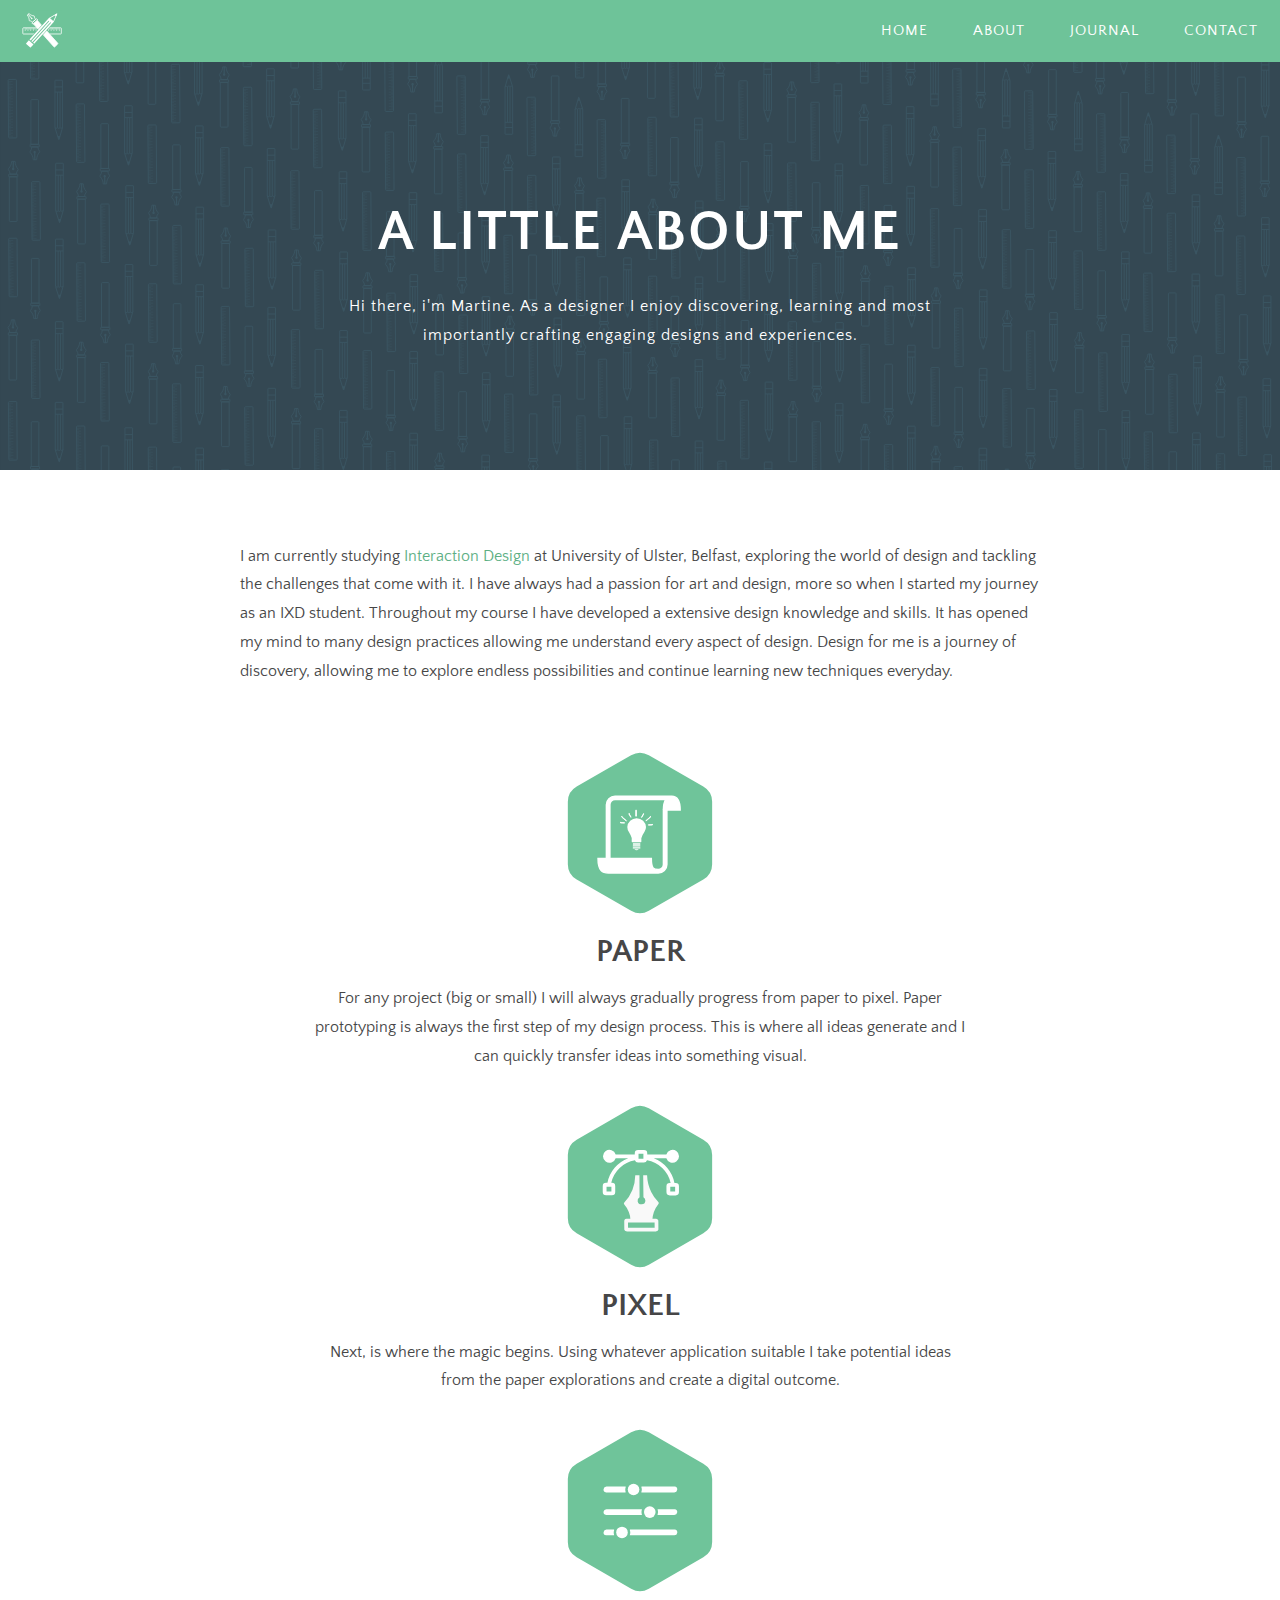
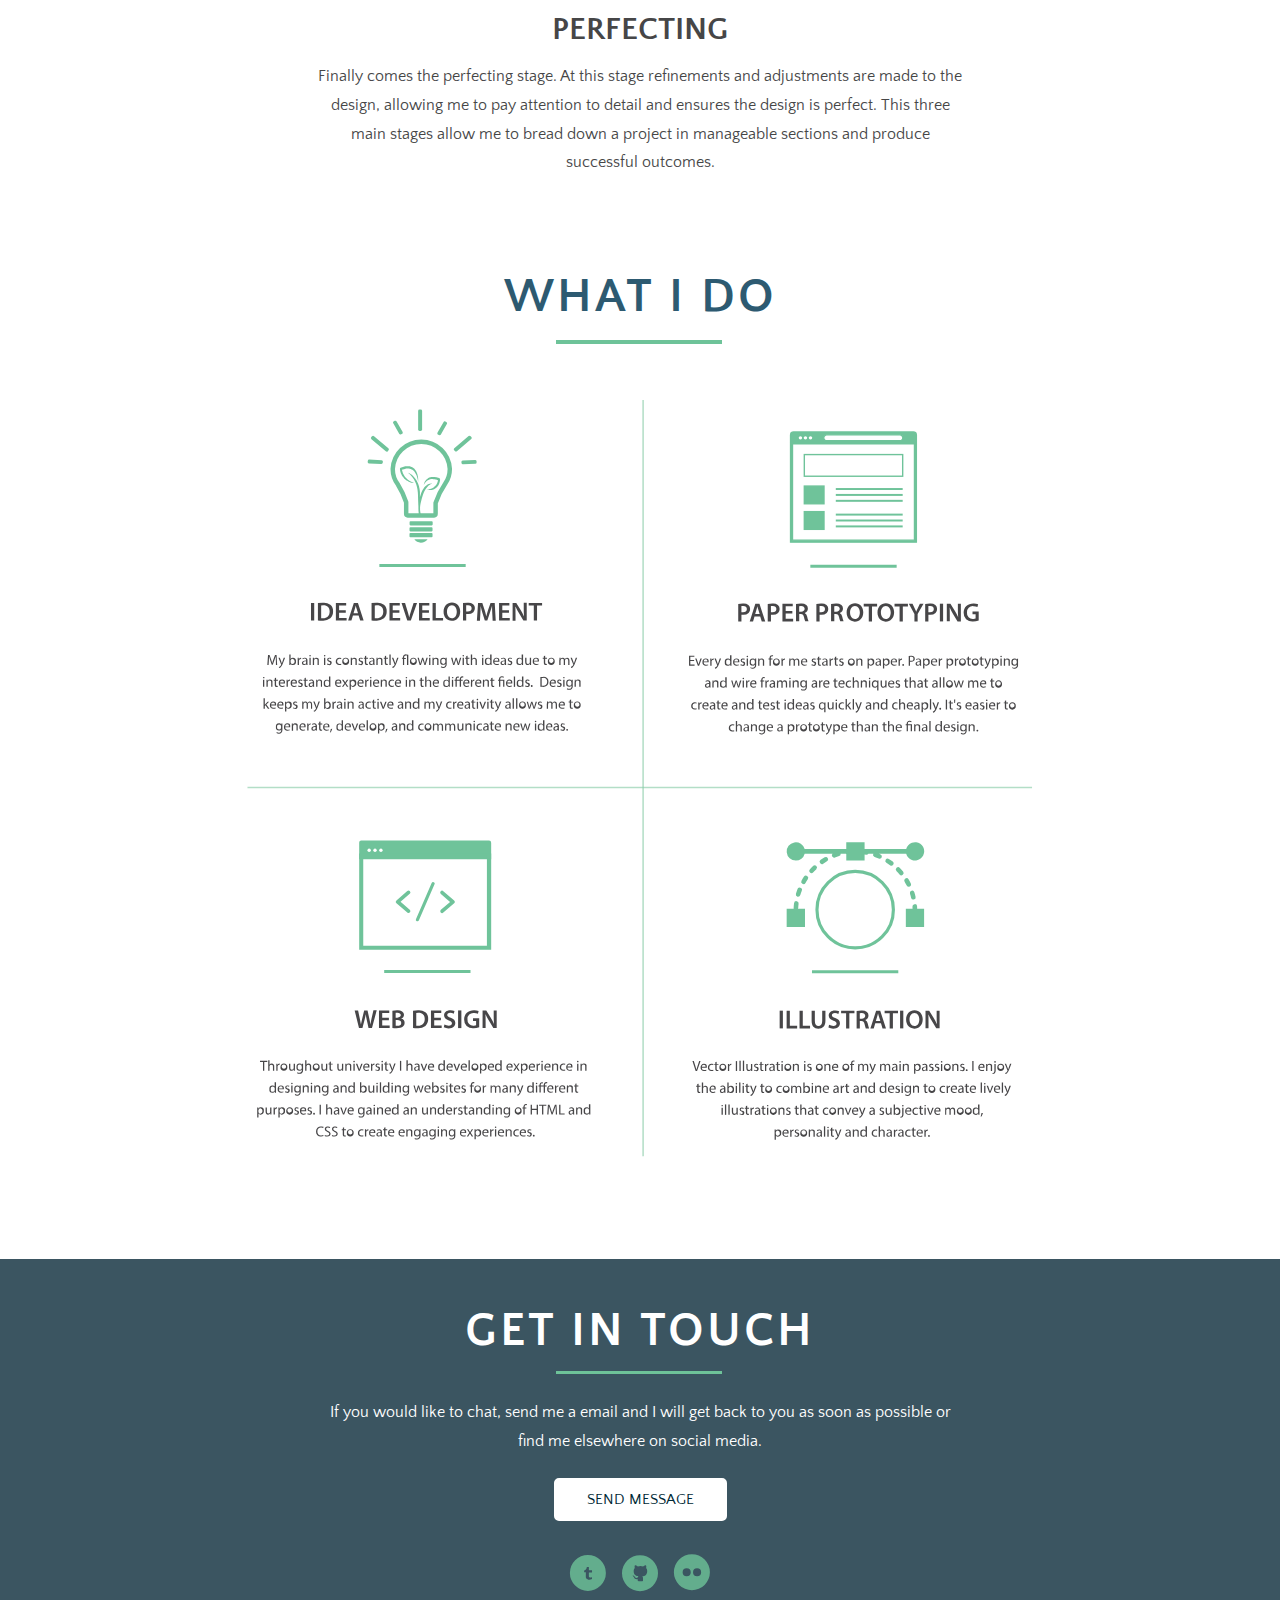
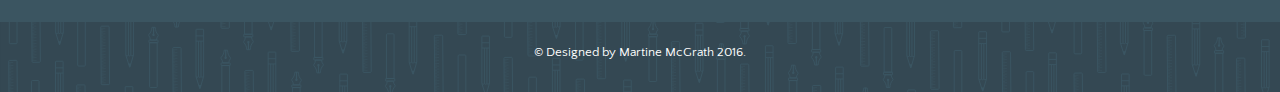
==== about.html @ 08f7a7f0 "update" ====
<!DOCTYPE html>
<html

<head>
    <meta charset="UTF-8">
    <meta http-equiv="X-UA-Compatible" content="IE=edge,chrome=1">
    <meta name="viewport" content="width=device-width, initial-scale=1">
    <title>Martine McGrath - About</title>

    <link rel="shortcut icon" type="image/png" href="images/favicon1.png">
    <link href="css/style.css" type="text/css" rel="stylesheet"/>
    <link href="css/style2.css" type="text/css" rel="stylesheet"/>

<script src="js/smooth-scroll.js"></script>

    <!-- Google Fonts -->

    <link href='https://fonts.googleapis.com/css?family=Quattrocento+Sans:400,400italic,700,700italic' rel='stylesheet' type='text/css'>

</head>

<body>
    
          <div class="nav-menu">
        <nav>
            
             <a href="index.html"><img class="logo" src="images/icon.svg" width="40" height="40" alt="Monogram"/></a>
            
            <ul>
                <li><a href="index.html">HOME</a></li>
                <li><a href="about.html">ABOUT</a></li>
                <li><a href="http://martine-mcgrath.tumblr.com/">JOURNAL</a></li>
                <li><a data-scroll href="#contact">CONTACT</a></li>
               
            </ul>
        </nav>  
            </div>
    
    
    <div class="about-hero">
        </div>

<header> 
    
    <h1 class="title">A LITTLE ABOUT ME</h1>
    <p class="intro">Hi there, i'm Martine. As a designer I enjoy discovering, learning and most importantly crafting engaging designs and experiences.</p>
    
    
    </header>
    
     <section id="about-text">
        
    <p>I am currently studying <a class="ixd" href="http://ixdbelfast.org/">Interaction Design</a> at University of Ulster, Belfast, exploring the world of design and tackling the challenges that come with it. I have always had a passion for art and design, more so when I started my journey as an IXD student. Throughout my course I have developed a extensive design knowledge and skills. It has opened my mind to many design practices allowing me understand every aspect of design. Design for me is a journey of discovery, allowing me to explore endless possibilities and continue learning new techniques everyday.</p>
    
    
</section>
    
    
    
<section class="about">
    
   <img class="stages" src="images/paper.svg"/>
    <h3>PAPER</h3>
    <p>For any project (big or small) I will always gradually progress from paper to pixel. Paper prototyping is always the first step of my design process. This is where all ideas generate and I can quickly transfer ideas into something visual.</p>
    
    <img class="stages" src="images/pixel.svg"/>
    <h3>PIXEL</h3>
    <p>Next, is where the magic begins. Using whatever application suitable I take potential ideas from the paper explorations and create a digital outcome.</p>
    
    <img class="stages" src="images/perfecting.svg"/>
    <h3>PERFECTING</h3>
    <p>Finally comes the perfecting stage. At this stage refinements and adjustments are made to the design, allowing me to pay attention to detail and ensures the design is perfect. This three main stages allow me to bread down a project in manageable sections and produce successful outcomes.</p>
    
    
<section class="what-i-do">
 
    <h2>WHAT I DO</h2>
    <hr>
    
<img src="images/what-i-do-01.svg"/>

    </section>
    
    <!---<div class="colmask">

    <div class="colmid">
    <div class="colleft">
        <div class="col1">
		<img src="images/pixel.svg">
         <h3>PIXEL</h3>
		<p>Next, is where the magic begins. Using whatever application suitable I take potential ideas from the paper explorations and create a digital outcome.</p>
        </div>
        <div class="col2">
		<img src="images/paper.svg">
            <h3>PAPER</h3>
			<p>Paper prototyping is always the first step of my design process. This is where all ideas generate and I can quickly transfer ideas into something visual.</p>
        </div> 
        <div class="col3">
		<img src="images/perfecting.svg">
            <h3>PERFECTING</h3>
			<p>Finally comes the perfecting stage. Refinements and adjustments are made to the design, allowing me to pay attention to detail and ensures the design is perfect.</p>
        </div> 
    </div> 
    </div>
 
</div>--->
     

		
	</section>
    


    

    
    	<section id="contact">

        <h2 class=contact-title>GET IN TOUCH</h2>
        
        <hr>
        
        
        <p>If you would like to chat, send me a email and I will get back to you as soon as possible or find me elsewhere on social media.</p>
        
        <div class="email-button">
    <a class="button" href="mailto:martinemcgrath@hotmail.com">SEND MESSAGE</a>
        </div>
        
             <div class="social">
		<ul> 
<li><a href="http://martine-mcgrath.tumblr.com/"><img src="images/social/tumblr.svg" alt="Follow me on Tumblr" /></a></li>
<li><a href="https://github.com/martinemcgrath"><img src="images/social/github.svg" alt="Follow me on GitHub" /></a></li>
<li><a href="https://www.flickr.com/photos/martinemcgrath/"><img src="images/social/flickr.svg" alt="Follow me on Flickr" /></a></li>

            
            </ul>
	</div>
        
	</section>
        
          
    <footer>  
    
        <p class="small">&copy; Designed by Martine McGrath 2016.</p>
    
        </footer>
    
    

<script>
    smoothScroll.init();
</script>
    
    </body>
</html>
---- css/style.css ----
* { 
    padding: 0;
    margin: 0;
    font-size: 100%;
    
  

}

p, h1, h2, h3, h4, blockquote, li
{
        max-width: 800px;
        min-width: 320px;
        font-family:'Quattrocento Sans', Arial, sans-serif;
        margin: auto;   
        background-colour: #fff;
        color: #464647;
        line-height: 2em;
    }


/*--------------- LINKS --------------*/


nav a:hover { color: #4AA1BC;
        transition: all 0.4s ease-in-out; }
    

   nav a {
        color: #fff;
        text-decoration: none;
       padding: 26px 20px;
        font-size: 0.95em;}



/*--------------- NAV ---------------*/

 
    nav { padding: 0em 0;
        margin-top: 1em;
        margin-bottom: 1em;
        position: fixed;
        z-index: 2;
        top: 0;
        left: 0;
        margin: 0 auto;
        padding: 0.9em;
        width: 100%;
        background-color: rgba(110, 195, 153, 1);
        
        }
     
        
    nav ul {
      float: right;
        margin-right: 1em;
        letter-spacing: 1px;

}
    
    nav li {display: inline;}


nav li a:hover {
    color: #2D5A71;
    transition: all 0.5s ease-in-out; 
    }


.logo {
    margin-top: -0.3em;
    margin-bottom: -0.5em;
    margin-left: 0.5em;
    float: left;}

/*--------------- HEADER ---------------*/

.hero {
    background-image: url(../images/bg-01.svg);
    background-size: cover;
    background-position: center center;
    height: 726px;
}

header { margin-top: -570px;}



.animatedimage {
    max-width: 130px;
    animation: fadeAndScale 1s ease-in;
    transform-origin: center bottom;
}

@keyframes fadeAndScale {
    from {
       opacity: 0;
        transform: scale(.75, .75, 1);
    }
    
    to{
     opacity: 1; 
        transform: scale3d(1, 1, 1);
    }
}


.title { 
    margin-top: 0.3em;
    color: #fff;
    letter-spacing: 2px;
    font-size: 3.5em;
    font-weight: 800;
    animation: fadeAndScale 1.5s ease-in;
    transform-origin: center bottom;
    }

.intro { 
    margin-top: 0.2em;
    margin-bottom: 0.5em;
    font-size: 1em;
    color: #fff;
    letter-spacing: 1px;
    max-width: 650px;
    font-weight: 100;
    animation: fadeAndScale 1.5s ease-in;
    transform-origin: center bottom;
    }

.button {  
    margin-top: 2em;
    background-color: #fff;
    border: 3px solid #fff;
    padding: 10px 30px;
    text-align: center;
    text-decoration: none;
    display: inline-block;
    font-size: 15px;
    border-radius: 5px;
    animation: fadeAndScale 2s ease-in;
    transform-origin: center bottom;
    }

.button:hover {
    background-color: rgba(240, 227, 188, 0.0);
    color: #fff;
    border: 3px solid #fff;
    transition: 0.4s;}
        
a{ color: #002935;
    font-family: 'Quattrocento Sans', sans-serif;}

.arrow img { 
    margin-top: 3em;
    width: 55px;
    opacity: 0.8;
    animation: fadeAndScale 2s ease-in;
    transform-origin: center bottom;
}

.arrow a:hover img{
    opacity: 1;
    transition: all 0.3s ease-in-out;
    transform:scale(1.2);
    }

/*--------------- TYPOGRAPHY---------------*/

header {
  text-align: center;
}


h2 {
    color: #2D5A71;
    text-align: center;
    font-size: 3em;
    font-weight: bold;
    letter-spacing: 3px;
    margin-top: 1.5em;
    margin-bottom: 0.5em;}

h3 {
    color: #464647;
    font-size: 2em;
    font-weight: 700;}


p {
    line-height: 1.8em;
    margin-bottom: 2em;
    font-size: 1em;
}



/*---------PORTFOLIO-----*/


.portfolio-intro { margin-top: 5.5em;}

.work-intro { 
    margin-top: 2em;
    text-align: center;
    width: 660px;
    margin-bottom: 3em;}


hr {
    margin-left: 43.4%;
    width: 13%;
    border: 0;
    background-color: #6EC399;
    height: 3.5px;
    margin-top: -1.8em;
}

	.caption-style-4{
		list-style-type: none;
		margin: 0px;
		padding: 0px;


	}

/*---------Portfilio grid-----*/


	.caption-style-4 li{
		float: left;
		padding: 0px;
		position: relative;
		overflow: hidden;
	}
	.caption-style-4 li:hover .caption{
		opacity: 1;
	}
	.caption-style-4 li:hover img{
		opacity: 1;
		transform: scale(1.10,1.10);
		-webkit-transform:scale(1.15,1.15);
		-moz-transform:scale(1.15,1.15);
		-ms-transform:scale(1.15,1.15);
		-o-transform:scale(1.15,1.15);
	}
	.caption-style-4 img{
        z-index: 2;
        width: 640px;
		margin: 0px;
		padding: 0px;
		float: left;
	
	}
	.caption-style-4 .caption{
		cursor: pointer;
		position: absolute;
		opacity: 0;
		-webkit-transition:all 0.45s ease-in-out;
		-moz-transition:all 0.45s ease-in-out;
		-o-transition:all 0.45s ease-in-out;
		-ms-transition:all 0.45s ease-in-out;
		transition:all 0.45s ease-in-out;
	}

	.caption-style-4 img{
		-webkit-transition:all 0.25s ease-in-out;
		-moz-transition:all 0.25s ease-in-out;
		-o-transition:all 0.25s ease-in-out;
		-ms-transition:all 0.25s ease-in-out;
		transition:all 0.25s ease-in-out;
	}
	.caption-style-4 .blur{
		background-color: rgba(50,70,80,0.85);
		height: 640px;
		width: 650px;
		z-index: 5;
		position: absolute;
	}
	.caption-style-4 .caption-text h1{
		text-transform: uppercase;
		font-size: 3em;;
        text-align: center;

	}
	.caption-style-4 .caption-text{
		z-index: 6;
		color: #fff;
		position: absolute;
		width: 540px;
		height: 200px;
		top:110px;
        margin-left: 50px;
	}


.white {
    color: white; 
    text-align: center;
}

.clear {clear: both;}


/*---------CONTACT-----*/

#contact-home {
    text-align: center;
    background: #fff;
    padding-bottom: 50px;
}

#contact-home hr { margin-top: -2em;}

#contact-home p { 
            max-width: 650px;
            text-align: center;
            margin-top: 1.5em;
            margin-bottom: -0.5em;}

.contact-home-title { margin-top: 17.8em;}

.home-contact-button {  
    margin-top: 2em;
    background-color: #6EC399;
    border: 3px solid #6EC399;
    color: #fff;
    padding: 10px 30px;
    text-align: center;
    text-decoration: none;
    display: inline-block;
    font-size: 15px;
    border-radius: 5px;
    animation: fadeAndScale 2s ease-in;
    transform-origin: center bottom;
    }

.home-contact-button:hover {
    background-color: rgba(240, 227, 188, 0.0);
    color: #6EC399;
    border: 3px solid #6EC399;
    transition: 0.4s;}


#contact {
    text-align: center;
    background: #3B5561;
    /* padding-top: 760px; */
    padding-bottom: 50px;
}

#contact hr { margin-top: -3.5em;}


.contact-title { 
    padding: 0.5em;
    color: #fff;}


#contact p {
            max-width: 650px;
            text-align: center;
            color: #fff;
            margin-top: 1.5em;
            margin-bottom: -0.5em;}


.email-button { margin-top: 0em;}


.social  {
    text-align: center;
    margin: auto 0;
    }

.social ul {
    display: block;
    }

.social li {
    margin: 0 4px;
    list-style: none;
    display: inline;
    }


.social img {
    margin-top: 2em;
    margin-bottom: -2em;
    width: 40px;
    border: none;
    opacity: 0.8;
    }

.social a:hover img{
    opacity: 1;
    transition: all 0.3s ease-in-out;
    transform:scale(1.2);
    }



/*-----FOOTER-----*/

footer { background-image: url(../images/bg-01.svg);
background-size: cover;
    background-position: center center;
    width: 100%;
    height:70px;
}

footer p {
  margin-top: 0em;
    margin-bottom: 0em;
    padding: 1.5em;
  text-align: center;
  font-size: 0.8em;
    color: #fff;
}



/*--------------------------------------- CASE STUDIES! -----------------------------------*/

/*-----CASESTUDY1 - STUDYCUBE-----*/

.bg-studycube{ background-image: url(../images/case1.png);
    background-size: cover;
    background-position: center center;
    height: 470px;
}

.case-intro { margin-top: 16em;}

.brief { margin-top: 10em;}

.brief p{ margin-top: 2em;}

.approach p{ margin-top: 2em;}

.cube-icons { text-align: center;}

.cube-icons img {width: 150px;
                    margin-bottom: -3em;}

.cube-icons p { width: 550px;
                margin-top: 3.5em;}

.sketches {
    width: 100%;
    margin-top: 3.5em;
    }

.sketches ul {
    text-align: center;
    display: block;
    }

.sketches li {
    list-style: none;
    display: inline;
    }


.sketches img {
    margin-top: -0.4em;
    width: 424px;
    border: none;
    }

.approach { margin-top: -2em;}


.green { 
    margin-top: 4em;
    background: #84D1A9;
    text-align: center;
}

.outcome{ text-align: center;}

.outcome p { margin-top: 2em;
            text-align: left;}

.iphone-app{ width: 800px;
            margin-top: 2em;
            margin-bottom: 2em;}

.outcome h2{ margin-top: 1em;}

.finished-app { 
    width: 800px;
    margin-top: -1em;
    margin-bottom: -2em;}




/*-----CASESTUDY2 - BRAND-----*/

.bg-brand{ background-image: url(../images/brand1.png);
    background-size: cover;
    background-position: center center;
    height: 470px;
}

.guidelines { color: #5DAF84;
        text-decoration: none;}



/*-----CASESTUDY3 - NARRATIVE WEBSITE-----*/


/*-----CASESTUDY4 - MASTER & APPRENTICE-----*/

.bg-case4 {
    background-image: url(../images/case-four-bg.png);
    background-size: cover;
    background-position: center center;
    height: 470px;
    
    
}



/*--------------- MEDIA QUERIES ---------------*/
---- css/style2.css ----
/*--------------- HEADER --------------*/

header { margin-top: -310px;}

.about-hero {
    background-image: url(../images/bg-01.svg);
    background-size: cover;
    background-position: center center;
    height: 470px;
}


/*--------------- LINKS --------------*/

.ixd { color: #5DAF84;
        text-decoration: none;}


/*--------------- PROCESS SECTION --------------*/

#about-text { margin-top: 12em;}

.about{
    text-align: center;
    margin-top: 4em;}

.stages { max-width: 150px;}

.about p { max-width: 650px;}


.what-i-do img { max-width: 850px; 
                    margin-top: 2em;}





/*.float-left {
             float: left;
             margin-left: 15em;
             padding: 1em;}

.float-right {
             float: right;
             margin-right: 1em;
             margin-top: 1em;}*/



.colmask{
   position: relative;
   overflow: hidden;
   margin: 0px auto;
   width: 90%;
}
.colmid{
    text-align: center;
   position: relative;
   width: 100%;
   right: 35%;
}
.colleft{
   position: relative;
   width: 100%;
   right: 31%;
}
.col1{
   position: relative;
   overflow: hidden;
   float: left;
   width: 28%;
   left: 103%;
}
.col2{
   position: relative;
   overflow: hidden;
   float: left;
   width: 28%;
   left: 41%;
}
.col3{
   position: relative;
   overflow: hidden;
   float: left;
   width: 28%;
   left: 80%;
}
	
.colmask img {
        width: 140px;
        margin-left: 25%;
		margin-right: 25%;
	}

.colmask h3 { text-align: center;}
	



/* PROCESS THREE COLUMN */

/*#pagewrap {
	padding: 5px;
	width: 1000px;
	margin: 0px auto;
    text-align: center;
}


#pagewrap img {
    width: 140px;
    padding-left: 70px;

}

#content {
	width: 80px;
	float: left;
	padding: 40px 0px;  
}


#middle {
	width: 80px;
	float: left;
	padding: 40px 60px;
	margin: 0px 200px 0px 200px;
}


#content p {text-align: justify;}
#middle p {text-align: justify;}
#sidebar p {text-align: justify;}*/
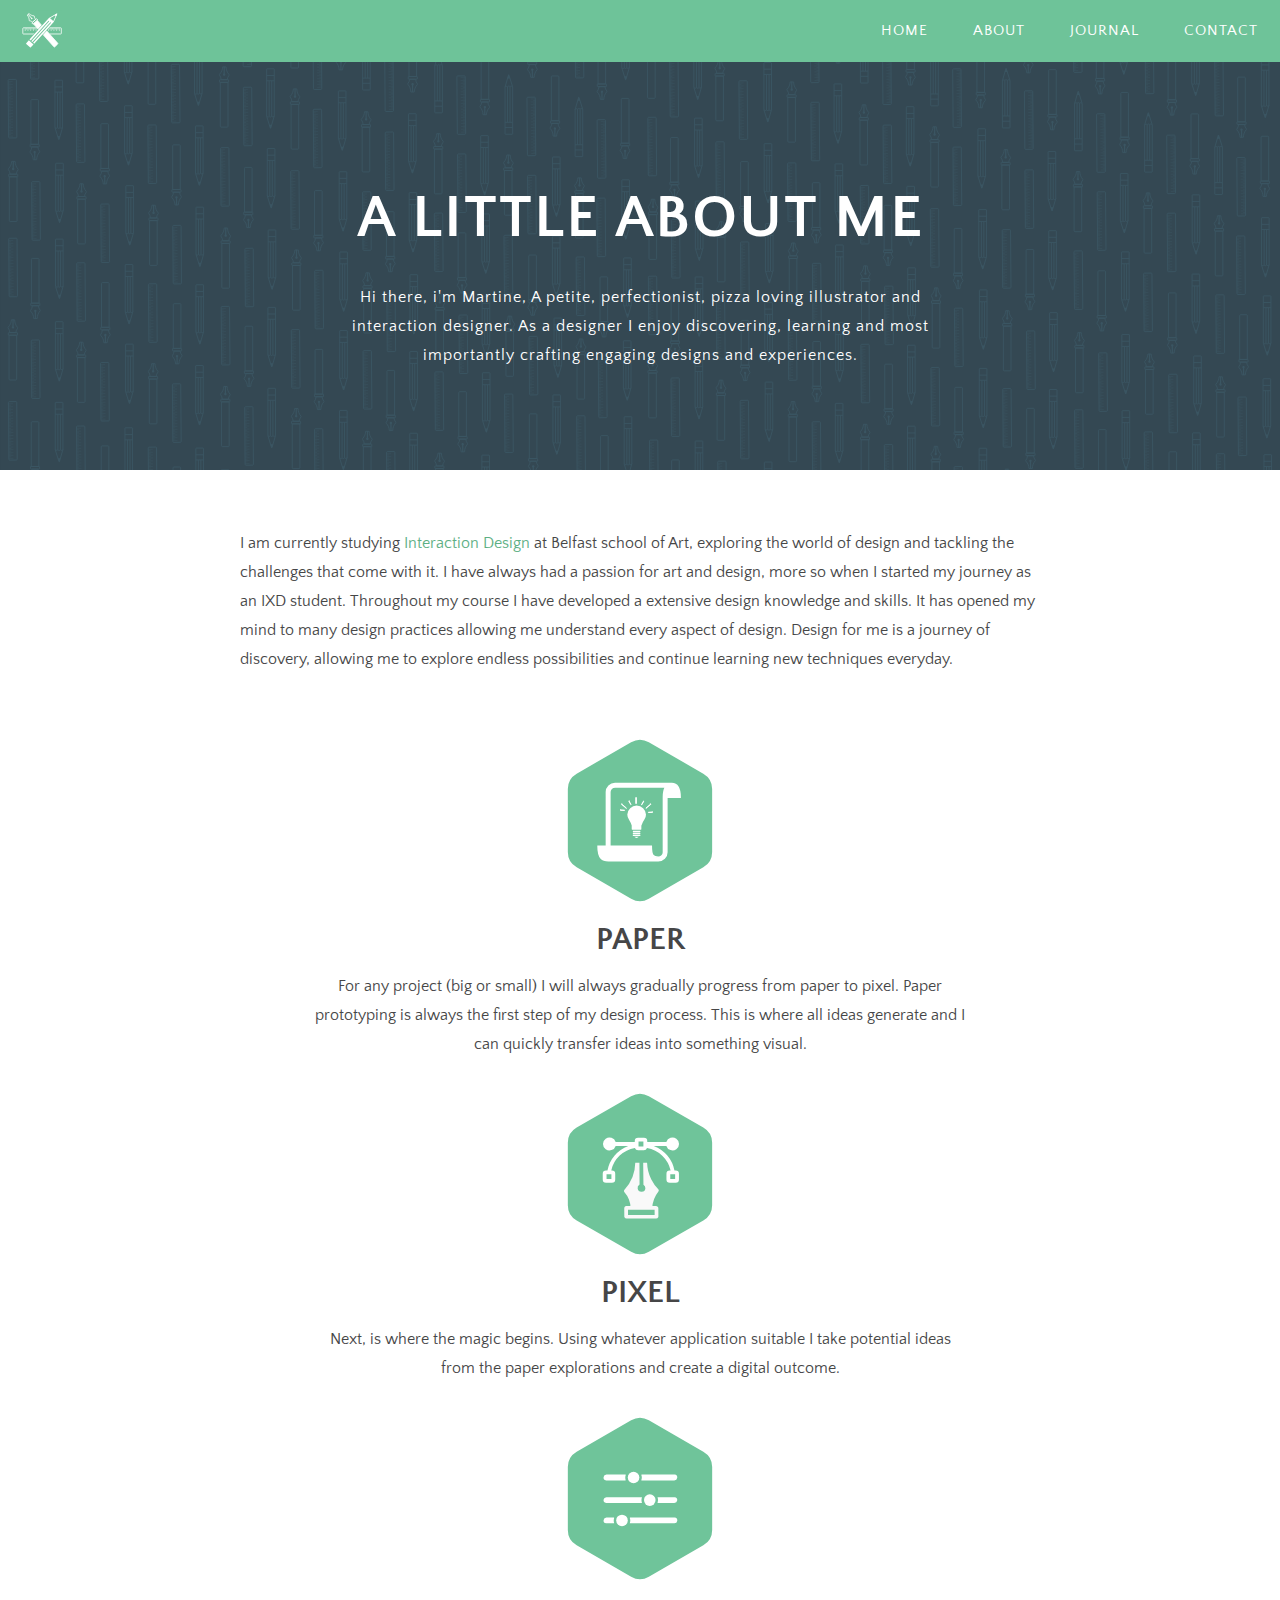
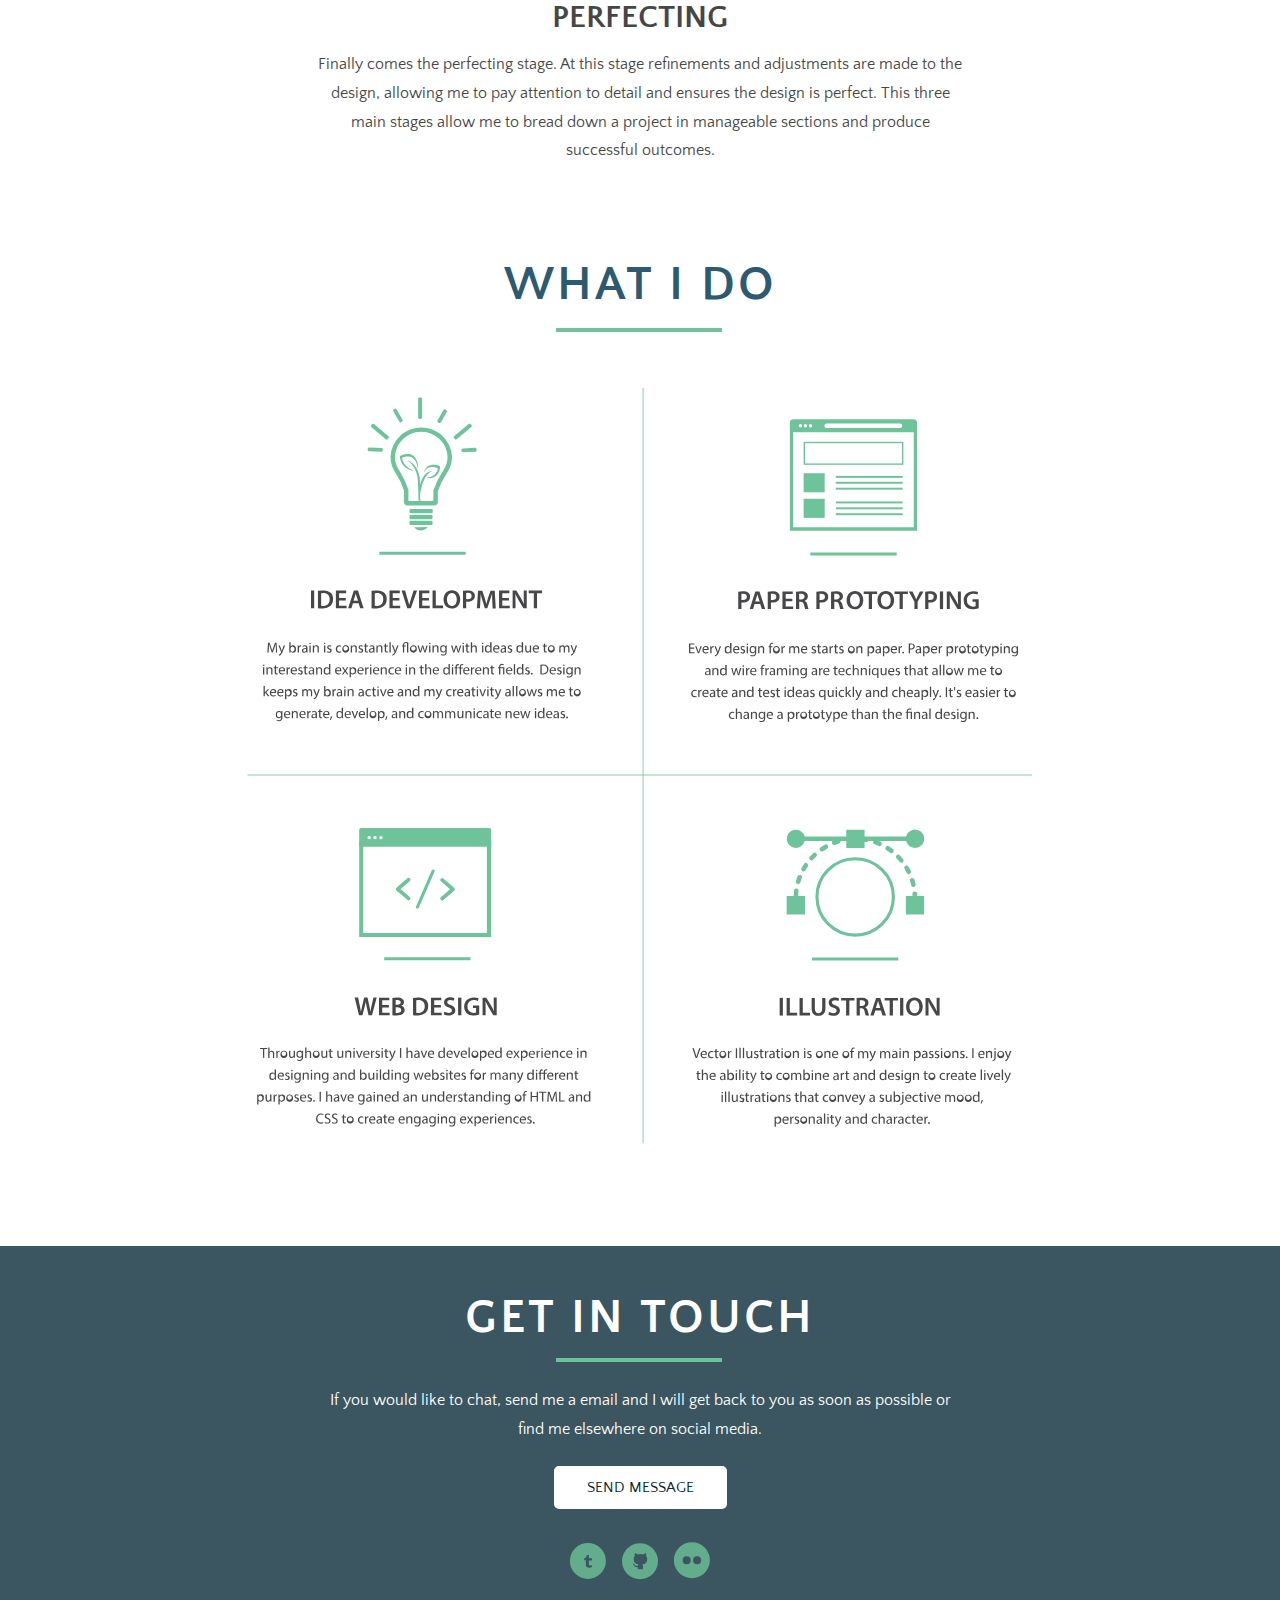
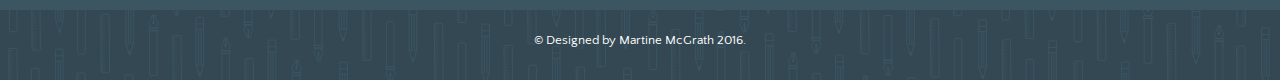
==== commit 2cc04bd7: "update" ====
--- a/about.html
+++ b/about.html
@@ -43,14 +43,13 @@
 <header> 
     
     <h1 class="title">A LITTLE ABOUT ME</h1>
-    <p class="intro">Hi there, i'm Martine. As a designer I enjoy discovering, learning and most importantly crafting engaging designs and experiences.</p>
-    
+    <p class="intro">Hi there, i'm Martine, A petite, perfectionist, pizza loving illustrator and interaction designer. As a designer I enjoy discovering, learning and most importantly crafting engaging designs and experiences.</p>
     
     </header>
     
      <section id="about-text">
         
-    <p>I am currently studying <a class="ixd" href="http://ixdbelfast.org/">Interaction Design</a> at University of Ulster, Belfast, exploring the world of design and tackling the challenges that come with it. I have always had a passion for art and design, more so when I started my journey as an IXD student. Throughout my course I have developed a extensive design knowledge and skills. It has opened my mind to many design practices allowing me understand every aspect of design. Design for me is a journey of discovery, allowing me to explore endless possibilities and continue learning new techniques everyday.</p>
+    <p>I am currently studying <a class="ixd" href="http://ixdbelfast.org/">Interaction Design</a> at Belfast school of Art, exploring the world of design and tackling the challenges that come with it. I have always had a passion for art and design, more so when I started my journey as an IXD student. Throughout my course I have developed a extensive design knowledge and skills. It has opened my mind to many design practices allowing me understand every aspect of design. Design for me is a journey of discovery, allowing me to explore endless possibilities and continue learning new techniques everyday.</p>
     
     
 </section>
--- a/css/style.css
+++ b/css/style.css
@@ -110,7 +110,7 @@
     margin-top: 0.3em;
     color: #fff;
     letter-spacing: 2px;
-    font-size: 3.5em;
+    font-size: 3.8em;
     font-weight: 800;
     animation: fadeAndScale 1.5s ease-in;
     transform-origin: center bottom;
@@ -507,6 +507,8 @@
 .guidelines { color: #5DAF84;
         text-decoration: none;}
 
+.element { color: #5DAF84;
+        text-decoration: none;}
 
 
 /*-----CASESTUDY3 - NARRATIVE WEBSITE-----*/
--- a/css/style2.css
+++ b/css/style2.css
@@ -2,7 +2,7 @@
 
 /*--------------- HEADER --------------*/
 
-header { margin-top: -310px;}
+header { margin-top: -330px;}
 
 .about-hero {
     background-image: url(../images/bg-01.svg);
@@ -20,7 +20,9 @@
 
 /*--------------- PROCESS SECTION --------------*/
 
-#about-text { margin-top: 12em;}
+#about-text { margin-top: 10em;}
+
+.about-me { font-size: 1.3em;}
 
 .about{
     text-align: center;
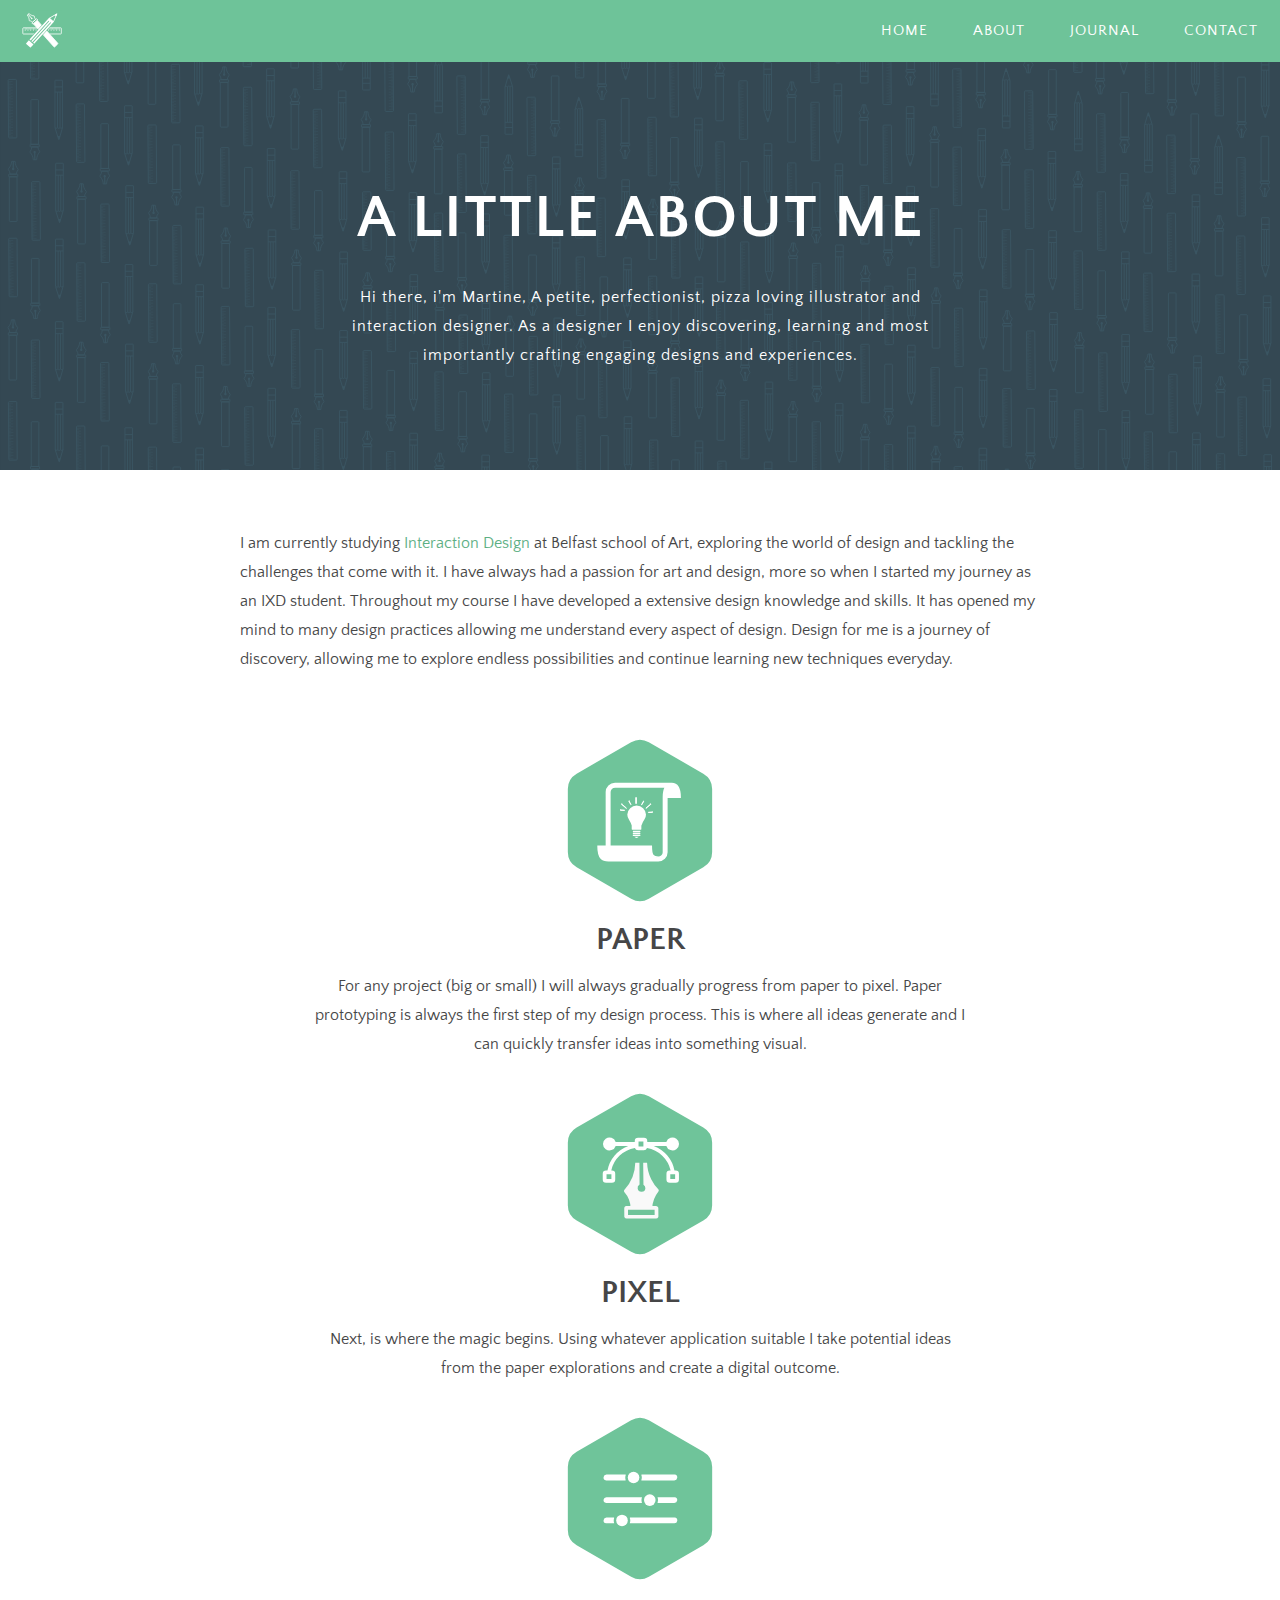
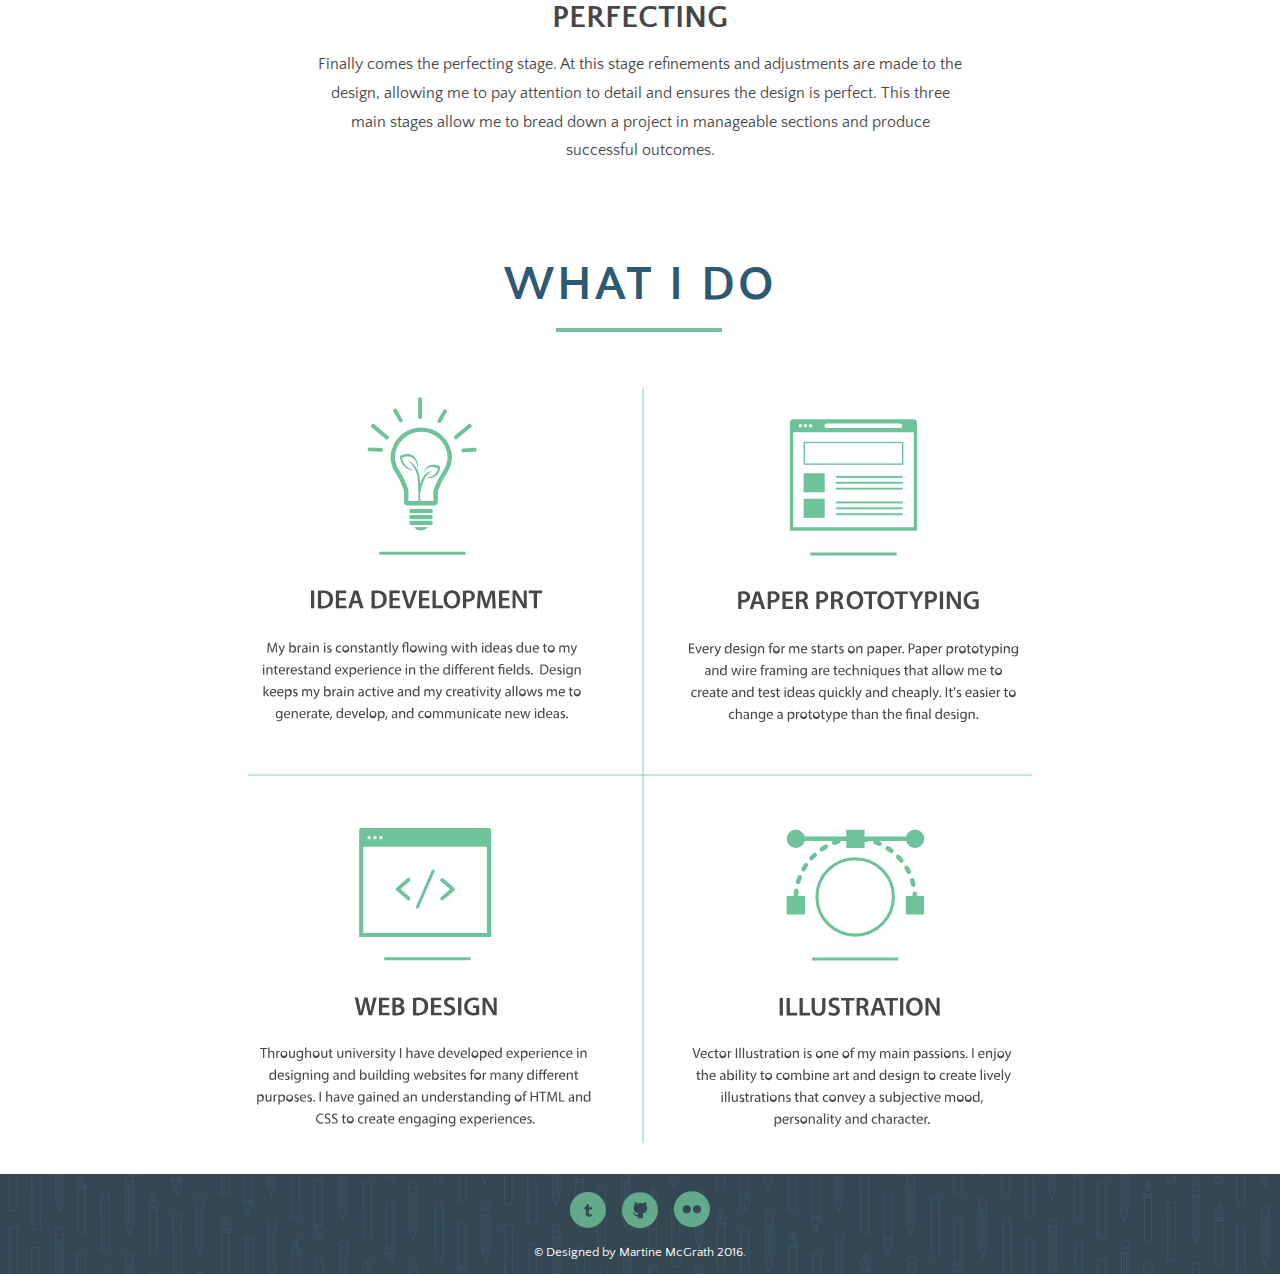
==== commit 85bfe9b1: "updating website" ====
--- a/about.html
+++ b/about.html
@@ -30,7 +30,7 @@
                 <li><a href="index.html">HOME</a></li>
                 <li><a href="about.html">ABOUT</a></li>
                 <li><a href="http://martine-mcgrath.tumblr.com/">JOURNAL</a></li>
-                <li><a data-scroll href="#contact">CONTACT</a></li>
+                <li><a href="mailto:martinemcgrath@hotmail.com">CONTACT</a></li>
                
             </ul>
         </nav>  
@@ -105,26 +105,10 @@
 </div>--->
      
 
-		
-	</section>
+        
+          
+    <footer>  
     
-
-
-    
-
-    
-    	<section id="contact">
-
-        <h2 class=contact-title>GET IN TOUCH</h2>
-        
-        <hr>
-        
-        
-        <p>If you would like to chat, send me a email and I will get back to you as soon as possible or find me elsewhere on social media.</p>
-        
-        <div class="email-button">
-    <a class="button" href="mailto:martinemcgrath@hotmail.com">SEND MESSAGE</a>
-        </div>
         
              <div class="social">
 		<ul> 
@@ -132,14 +116,8 @@
 <li><a href="https://github.com/martinemcgrath"><img src="images/social/github.svg" alt="Follow me on GitHub" /></a></li>
 <li><a href="https://www.flickr.com/photos/martinemcgrath/"><img src="images/social/flickr.svg" alt="Follow me on Flickr" /></a></li>
 
-            
             </ul>
 	</div>
-        
-	</section>
-        
-          
-    <footer>  
     
         <p class="small">&copy; Designed by Martine McGrath 2016.</p>
     
--- a/css/style.css
+++ b/css/style.css
@@ -365,9 +365,6 @@
             margin-bottom: -0.5em;}
 
 
-.email-button { margin-top: 0em;}
-
-
 .social  {
     text-align: center;
     margin: auto 0;
@@ -385,8 +382,7 @@
 
 
 .social img {
-    margin-top: 2em;
-    margin-bottom: -2em;
+    margin-top: 1em;
     width: 40px;
     border: none;
     opacity: 0.8;
@@ -406,13 +402,13 @@
 background-size: cover;
     background-position: center center;
     width: 100%;
-    height:70px;
+    height:100px;
 }
 
 footer p {
   margin-top: 0em;
     margin-bottom: 0em;
-    padding: 1.5em;
+  
   text-align: center;
   font-size: 0.8em;
     color: #fff;
@@ -491,7 +487,7 @@
 .finished-app { 
     width: 800px;
     margin-top: -1em;
-    margin-bottom: -2em;}
+    margin-bottom: 1.5em;}
 
 
 
@@ -510,9 +506,20 @@
 .element { color: #5DAF84;
         text-decoration: none;}
 
+.site-button { margin-bottom: 3em;}
+
 
 /*-----CASESTUDY3 - NARRATIVE WEBSITE-----*/
 
+.bg-bird-project {
+    background-image: url(../images/bird-bg.png);
+    background-size: cover;
+    background-position: center center;
+    height: 470px;   
+}
+
+.style-tile {color: #5DAF84;
+             text-decoration: none;}
 
 /*-----CASESTUDY4 - MASTER & APPRENTICE-----*/
 
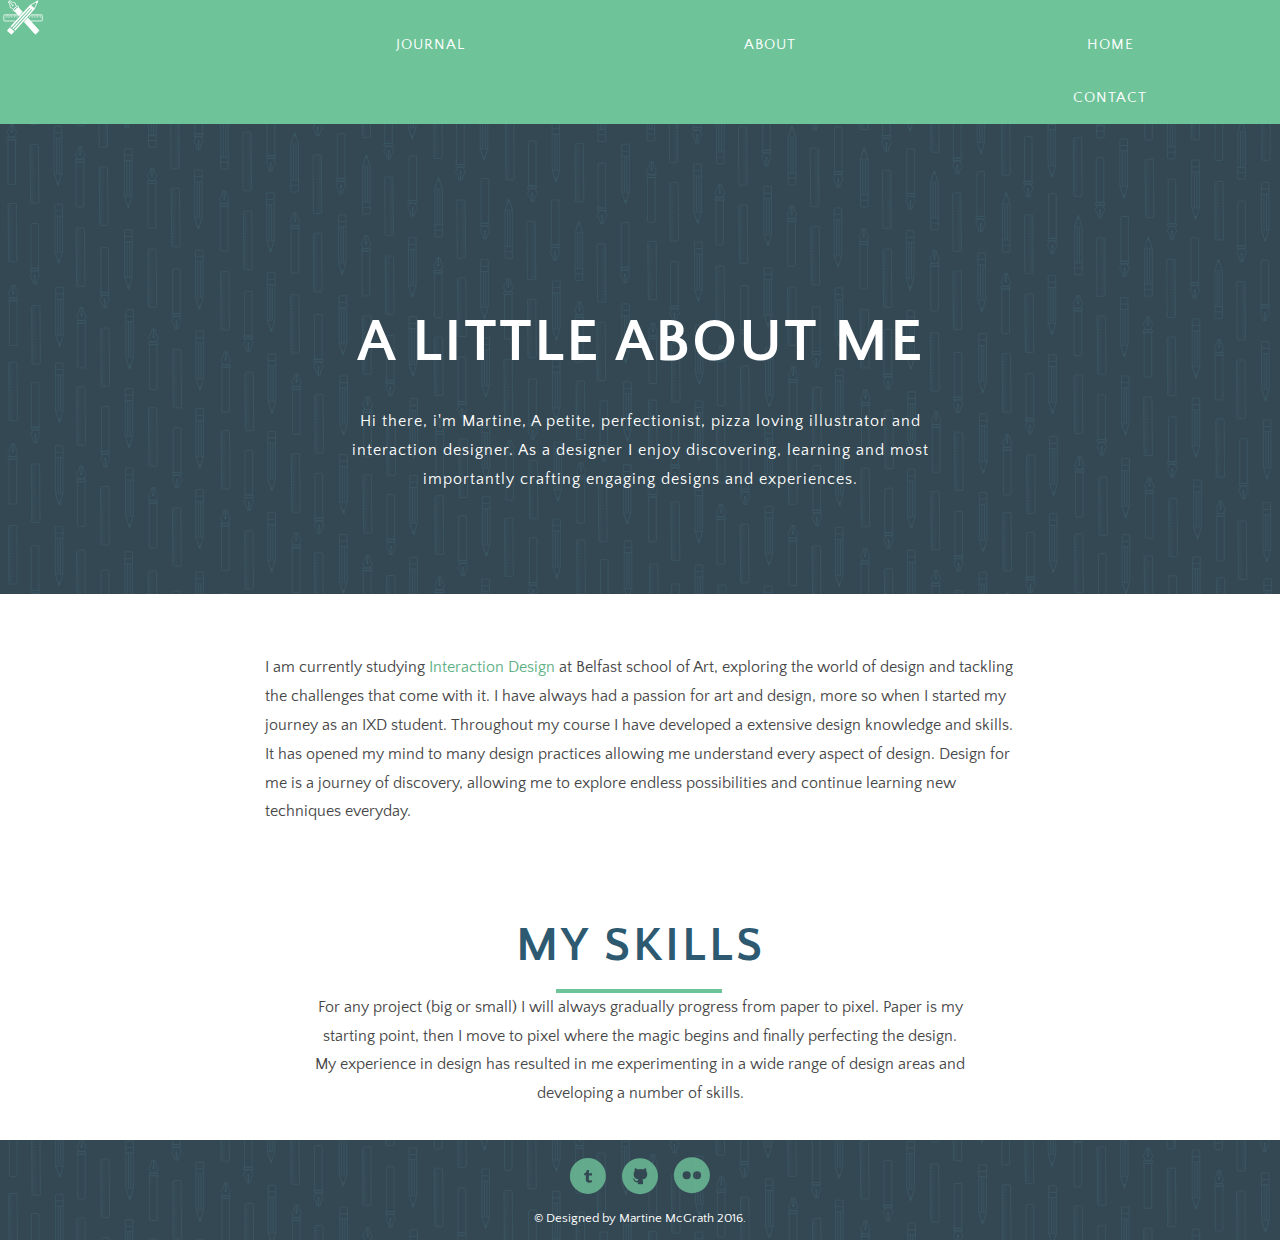
==== commit 2b44df59: "adding media queries" ====
--- a/about.html
+++ b/about.html
@@ -58,7 +58,7 @@
     
 <section class="about">
     
-   <img class="stages" src="images/paper.svg"/>
+   <!----<img class="stages" src="images/paper.svg"/>
     <h3>PAPER</h3>
     <p>For any project (big or small) I will always gradually progress from paper to pixel. Paper prototyping is always the first step of my design process. This is where all ideas generate and I can quickly transfer ideas into something visual.</p>
     
@@ -68,44 +68,20 @@
     
     <img class="stages" src="images/perfecting.svg"/>
     <h3>PERFECTING</h3>
-    <p>Finally comes the perfecting stage. At this stage refinements and adjustments are made to the design, allowing me to pay attention to detail and ensures the design is perfect. This three main stages allow me to bread down a project in manageable sections and produce successful outcomes.</p>
+    <p>Finally comes the perfecting stage. At this stage refinements and adjustments are made to the design, allowing me to pay attention to detail and ensures the design is perfect. This three main stages allow me to bread down a project in manageable sections and produce successful outcomes.</p>---->
     
     
 <section class="what-i-do">
  
-    <h2>WHAT I DO</h2>
+    <h2>MY SKILLS</h2>
     <hr>
+    <p>For any project (big or small) I will always gradually progress from paper to pixel. Paper is my starting point, then I move to pixel where the magic begins and finally perfecting the design. My experience in design has resulted in me experimenting in a wide range of design areas and developing a number of skills.</p>
     
-<img src="images/what-i-do-01.svg"/>
+    
+
 
     </section>
     
-    <!---<div class="colmask">
-
-    <div class="colmid">
-    <div class="colleft">
-        <div class="col1">
-		<img src="images/pixel.svg">
-         <h3>PIXEL</h3>
-		<p>Next, is where the magic begins. Using whatever application suitable I take potential ideas from the paper explorations and create a digital outcome.</p>
-        </div>
-        <div class="col2">
-		<img src="images/paper.svg">
-            <h3>PAPER</h3>
-			<p>Paper prototyping is always the first step of my design process. This is where all ideas generate and I can quickly transfer ideas into something visual.</p>
-        </div> 
-        <div class="col3">
-		<img src="images/perfecting.svg">
-            <h3>PERFECTING</h3>
-			<p>Finally comes the perfecting stage. Refinements and adjustments are made to the design, allowing me to pay attention to detail and ensures the design is perfect.</p>
-        </div> 
-    </div> 
-    </div>
- 
-</div>--->
-     
-
-        
           
     <footer>  
     
--- a/css/style.css
+++ b/css/style.css
@@ -9,7 +9,7 @@
 
 p, h1, h2, h3, h4, blockquote, li
 {
-        max-width: 800px;
+        max-width: 750px;
         min-width: 320px;
         font-family:'Quattrocento Sans', Arial, sans-serif;
         margin: auto;   
@@ -18,61 +18,65 @@
         line-height: 2em;
     }
 
-
-/*--------------- LINKS --------------*/
-
-
-nav a:hover { color: #4AA1BC;
-        transition: all 0.4s ease-in-out; }
-    
-
-   nav a {
+/*--------------- NAV ---------------*/
+
+nav {
+        background: rgba(110, 195, 153, 1);
+        overflow: hidden;
+        /*position: fixed;*/
+        z-index: 10;
+      }
+      .res-nav {
         color: #fff;
+        padding: 13px;
+        overflow: hidden;
+      }
+      .logo {
+          float: left;
+        margin-top: -0.2em;
+    margin-bottom: -0.6em;
+    margin-left: 0.2em;
+      }
+      .handle {
+        float: right;
+        background: #69b78e;
+        color: #fff;
+        border: none;
+        font-size: 22px;
+        padding: 5px 10px;
+        border-radius: 3px;
+        cursor: pointer;
+        display: none;
+      }
+      nav a {
+       color: #fff;
         text-decoration: none;
-       padding: 26px 20px;
-        font-size: 0.95em;}
-
-
-
-/*--------------- NAV ---------------*/
-
- 
-    nav { padding: 0em 0;
-        margin-top: 1em;
-        margin-bottom: 1em;
-        position: fixed;
-        z-index: 2;
-        top: 0;
-        left: 0;
-        margin: 0 auto;
-        padding: 0.9em;
-        width: 100%;
-        background-color: rgba(110, 195, 153, 1);
-        
-        }
-     
-        
-    nav ul {
-      float: right;
-        margin-right: 1em;
+        padding: 26px 20px;
         letter-spacing: 1px;
-
-}
-    
-    nav li {display: inline;}
-
-
-nav li a:hover {
-    color: #2D5A71;
-    transition: all 0.5s ease-in-out; 
-    }
-
-
-.logo {
-    margin-top: -0.3em;
-    margin-bottom: -0.5em;
-    margin-left: 0.5em;
-    float: left;}
+        font-size: 0.95em;
+      }
+      nav ul {
+        overflow: hidden;
+        color: #fff;
+        margin: 0;
+        padding: 0;
+        text-align: center;
+        transition: max-height 0.5s;
+        -webkit-transition: max-height 0.5s;
+        -ms-transition: max-height 0.5s;
+        -moz-transition: max-height 0.5s;
+        -o-transition: max-height 0.5s;
+      }
+      nav ul li {
+        float: right;
+        display: inline-block;
+        padding: 10px;
+      }
+      nav ul li:hover {
+        background-color: #69b78e;
+        transition: all 0.3s ease-in-out; 
+      }
+
 
 /*--------------- HEADER ---------------*/
 
@@ -84,7 +88,6 @@
 }
 
 header { margin-top: -570px;}
-
 
 
 .animatedimage {
@@ -439,11 +442,11 @@
 .cube-icons img {width: 150px;
                     margin-bottom: -3em;}
 
-.cube-icons p { width: 550px;
+.cube-icons p { max-width: 550px;
                 margin-top: 3.5em;}
 
 .sketches {
-    width: 100%;
+    max-width: 100%;
     margin-top: 3.5em;
     }
 
@@ -478,14 +481,14 @@
 .outcome p { margin-top: 2em;
             text-align: left;}
 
-.iphone-app{ width: 800px;
+.iphone-app{ max-width: 750px;
             margin-top: 2em;
             margin-bottom: 2em;}
 
 .outcome h2{ margin-top: 1em;}
 
 .finished-app { 
-    width: 800px;
+    max-width: 750px;
     margin-top: -1em;
     margin-bottom: 1.5em;}
 
@@ -507,6 +510,17 @@
         text-decoration: none;}
 
 .site-button { margin-bottom: 3em;}
+
+.brand-img { text-align: center;}
+
+.brand-identity { max-width: 750px;
+                  margin-bottom: 1em;}
+
+.site-sketches {margin-top: 1em;}
+
+.site-mockup { 
+    max-width: 700px;
+    margin-bottom: 2em;}
 
 
 /*-----CASESTUDY3 - NARRATIVE WEBSITE-----*/
@@ -527,11 +541,137 @@
     background-image: url(../images/case-four-bg.png);
     background-size: cover;
     background-position: center center;
-    height: 470px;
-    
-    
+    height: 470px; 
 }
 
 
 
 /*--------------- MEDIA QUERIES ---------------*/ 
+
+ @media screen and (max-width: 767px) {
+        .res-nav {
+          float: none;
+        }
+        nav ul {
+          background: #6fc39a;
+          max-height: 0;
+          width: 100%;
+        }
+        nav ul.show {
+          max-height: 25em;
+        }
+        nav ul li {
+          display: inline-block;
+          box-sizing: border-box;
+          width: 100%;
+          padding: 15px;
+        }
+        .handle {
+          display: inline;
+        }
+      }
+
+@media screen and (max-width: 1200px) { 
+
+.caption-style-4 img { width:590px;
+                        text-align: center;}
+    
+.caption-style-4 .blur{height: 590px;
+		               width: 750px;}
+
+.caption-style-4 .caption-text h1{width:570px;}
+    
+.caption-style-4 .caption-text{
+		top: 110px;
+        margin-left: 20px;
+	}
+
+}
+
+
+/*-----TABLET-------*/
+@media (max-width: 50em) {
+     
+p, h1, h2, h3
+{
+        width: 90%;}
+
+header { margin-top: -520px;}
+    
+.hero {height: 600px;}
+    
+.title{font-size: 3em;}
+    
+.arrow img { margin-top: 2em;
+             width: 45px;}
+
+hr { width: 150px;
+     margin-left: 40%;}
+
+.caption-style-4 img { width:750px;
+                        text-align: center;}
+    
+.caption-style-4 .blur{height: 640px;
+		               width: 750px;}
+
+.caption-style-4 .caption-text h1{width:570px;}
+    
+.caption-style-4 .caption-text{
+		top: 150px;
+        margin-left: 100px;
+	}
+
+
+
+/*--------SMARTPHONE--------*/
+@media (max-width: 33em) {
+
+    p, h1, h2, h3
+{
+        width: 90%;}
+    
+    header { margin-top: -530px;}
+    
+    .title {font-size: 2.5em;}
+    
+    h2 {font-size: 2em;}
+    
+    hr { 
+     width: 150px;
+     margin-left: 35.5%;
+     margin-top: -1.2em;}
+    
+    
+    .work-intro {width: 470px;}
+    
+
+    .contact-home-title { margin-top: 44.5em;}
+    
+    .contact-home-title {
+        margin-bottom: 0.9em;}
+    
+    .social img { display: inline;
+                    width: 40px;}
+    
+    
+.caption-style-4 img { width:550px;
+                        text-align: center;}
+    
+.caption-style-4 .blur{height: 550px;
+		               width: 550px;}
+
+.caption-style-4 .caption-text h1{
+    font-size: 2em;
+    margin-left: -80px;
+    width:490px;}
+    
+.caption-style-4 .caption-text{
+		top: 90px;
+        margin-left: 90px;
+        width: 200px;
+	}
+
+
+.finished-app {max-width: 450px;}
+    
+   --- a/css/style2.css
+++ b/css/style2.css
@@ -37,18 +37,6 @@
                     margin-top: 2em;}
 
 
-
-
-
-/*.float-left {
-             float: left;
-             margin-left: 15em;
-             padding: 1em;}
-
-.float-right {
-             float: right;
-             margin-right: 1em;
-             margin-top: 1em;}*/
 
 
 
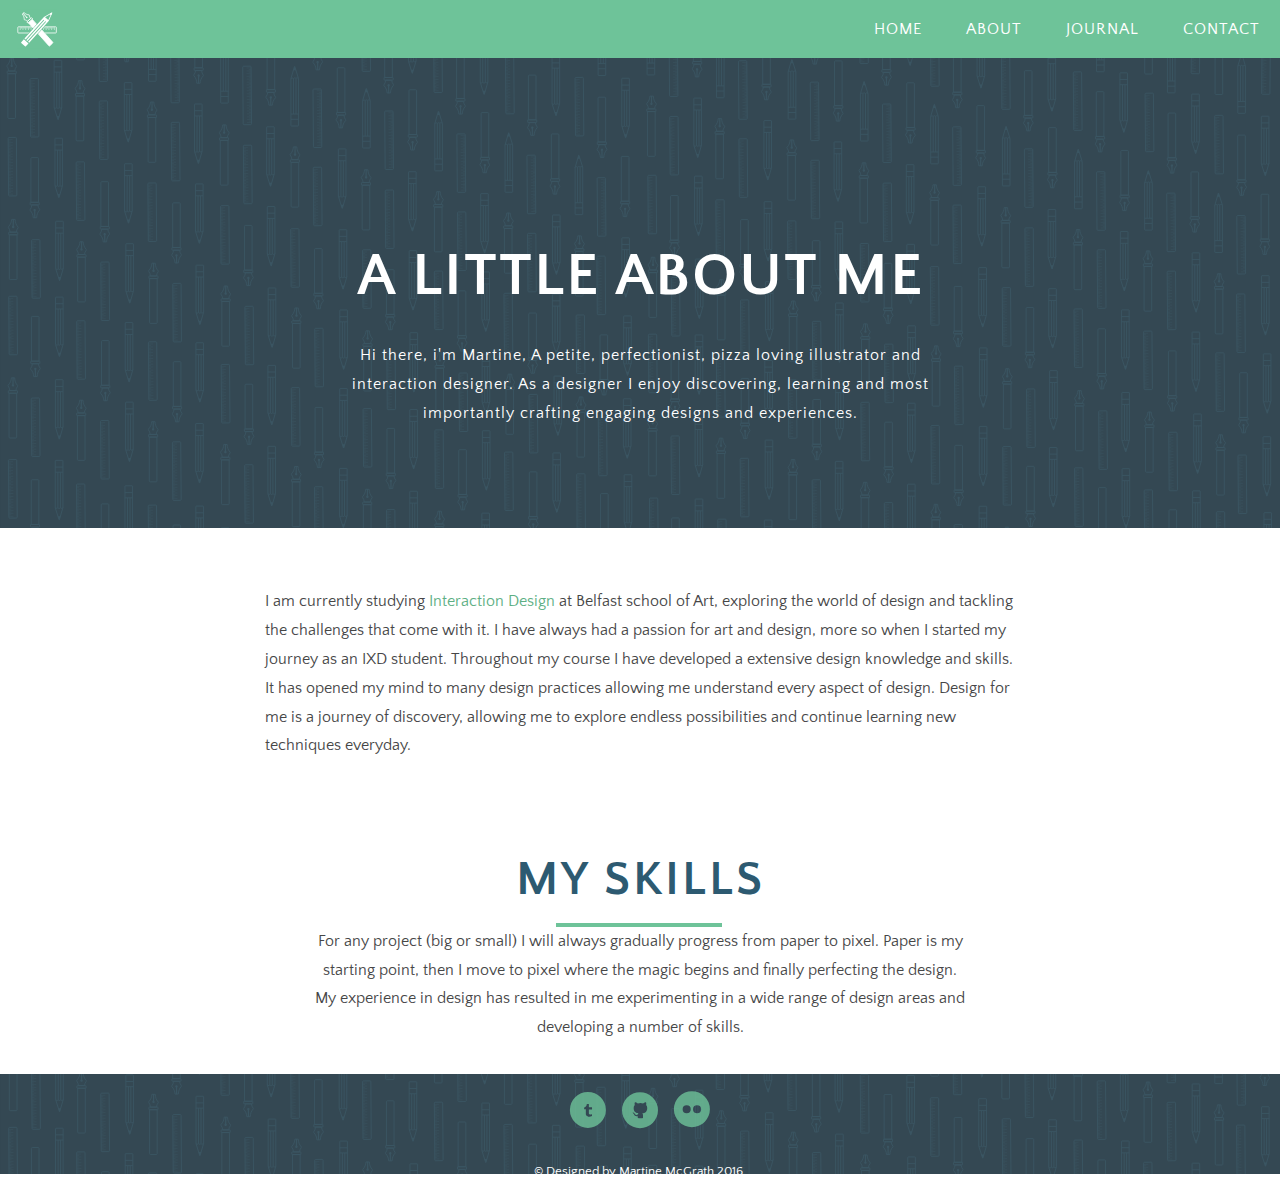
==== commit 29fb8d9a: "update" ====
--- a/about.html
+++ b/about.html
@@ -21,20 +21,20 @@
 
 <body>
     
-          <div class="nav-menu">
-        <nav>
-            
-             <a href="index.html"><img class="logo" src="images/icon.svg" width="40" height="40" alt="Monogram"/></a>
-            
-            <ul>
-                <li><a href="index.html">HOME</a></li>
-                <li><a href="about.html">ABOUT</a></li>
-                <li><a href="http://martine-mcgrath.tumblr.com/">JOURNAL</a></li>
-                <li><a href="mailto:martinemcgrath@hotmail.com">CONTACT</a></li>
-               
-            </ul>
-        </nav>  
-            </div>
+         <nav>
+      <div class="res-nav">
+        <a href="index.html"><img class="logo" src="images/icon.svg" width="40" height="40" alt="Monogram"/></a>
+        <button class="handle">
+          <i class="fa fa-bars"></i>
+        </button>
+      </div>
+      <ul>
+        <li><a href="index.html">HOME</a></li>
+        <li><a href="about.html">ABOUT</a></li>
+        <li><a href="http://martine-mcgrath.tumblr.com/">JOURNAL</a></li>
+        <li><a data-scroll href="#contact">CONTACT</a></li>
+      </ul>
+    </nav>
     
     
     <div class="about-hero">
--- a/css/style.css
+++ b/css/style.css
@@ -7,7 +7,7 @@
 
 }
 
-p, h1, h2, h3, h4, blockquote, li
+p, h1, h2, h3, h4, blockquote
 {
         max-width: 750px;
         min-width: 320px;
@@ -23,44 +23,40 @@
 nav {
         background: rgba(110, 195, 153, 1);
         overflow: hidden;
-        /*position: fixed;*/
-        z-index: 10;
       }
       .res-nav {
+        float: left;
         color: #fff;
-        padding: 13px;
+        padding: 15px;
         overflow: hidden;
       }
       .logo {
           float: left;
-        margin-top: -0.2em;
+        margin-top: -0.4em;
     margin-bottom: -0.6em;
-    margin-left: 0.2em;
+    margin-left: 0.1em;
       }
       .handle {
         float: right;
         background: #69b78e;
         color: #fff;
         border: none;
-        font-size: 22px;
+        font-size: 25px;
         padding: 5px 10px;
         border-radius: 3px;
         cursor: pointer;
         display: none;
       }
       nav a {
-       color: #fff;
         text-decoration: none;
-        padding: 26px 20px;
-        letter-spacing: 1px;
-        font-size: 0.95em;
+        color: inherit;
       }
       nav ul {
+        float: right;
         overflow: hidden;
         color: #fff;
         margin: 0;
         padding: 0;
-        text-align: center;
         transition: max-height 0.5s;
         -webkit-transition: max-height 0.5s;
         -ms-transition: max-height 0.5s;
@@ -68,15 +64,14 @@
         -o-transition: max-height 0.5s;
       }
       nav ul li {
-        float: right;
+        letter-spacing: 1px;
         display: inline-block;
-        padding: 10px;
+        padding: 20px;
       }
       nav ul li:hover {
         background-color: #69b78e;
         transition: all 0.3s ease-in-out; 
       }
-
 
 /*--------------- HEADER ---------------*/
 
@@ -87,7 +82,7 @@
     height: 726px;
 }
 
-header { margin-top: -570px;}
+header { margin-top: -610px;}
 
 
 .animatedimage {
@@ -206,7 +201,7 @@
 .work-intro { 
     margin-top: 2em;
     text-align: center;
-    width: 660px;
+    max-width: 660px;
     margin-bottom: 3em;}
 
 
@@ -409,8 +404,8 @@
 }
 
 footer p {
-  margin-top: 0em;
-    margin-bottom: 0em;
+  margin-top: 2em;
+    margin-bottom: -1em;
   
   text-align: center;
   font-size: 0.8em;
@@ -463,7 +458,7 @@
 
 .sketches img {
     margin-top: -0.4em;
-    width: 424px;
+    max-width: 424px;
     border: none;
     }
 
@@ -546,6 +541,7 @@
 
 
 
+
 /*--------------- MEDIA QUERIES ---------------*/ 
 
  @media screen and (max-width: 767px) {
@@ -553,23 +549,26 @@
           float: none;
         }
         nav ul {
+            text-align: center;
           background: #6fc39a;
           max-height: 0;
           width: 100%;
         }
         nav ul.show {
-          max-height: 25em;
+          max-height: 20em;
         }
         nav ul li {
-          display: inline-block;
           box-sizing: border-box;
           width: 100%;
-          padding: 15px;
+          padding: 20px;
         }
         .handle {
           display: inline;
         }
-      }
+     .logo {
+        margin-top: 0em;
+      }
+
 
 @media screen and (max-width: 1200px) { 
 
@@ -624,28 +623,29 @@
 
 
 /*--------SMARTPHONE--------*/
-@media (max-width: 33em) {
+@media (max-width: 30em) {
 
     p, h1, h2, h3
 {
         width: 90%;}
     
-    header { margin-top: -530px;}
-    
-    .title {font-size: 2.5em;}
+    header { margin-top: -460px;}
+    
+    .hero {height: 500px;}
+    
+    .animatedimage { width: 80px;}
+    
+    .title {font-size: 2em;}
     
     h2 {font-size: 2em;}
     
     hr { 
      width: 150px;
-     margin-left: 35.5%;
+     margin-left: 31%;
      margin-top: -1.2em;}
     
-    
-    .work-intro {width: 470px;}
-    
-
-    .contact-home-title { margin-top: 44.5em;}
+
+    .contact-home-title { margin-top: 33em;}
     
     .contact-home-title {
         margin-bottom: 0.9em;}
@@ -654,24 +654,26 @@
                     width: 40px;}
     
     
-.caption-style-4 img { width:550px;
+.caption-style-4 img { width:400px;
                         text-align: center;}
     
 .caption-style-4 .blur{height: 550px;
-		               width: 550px;}
+		               width: 400px;}
 
 .caption-style-4 .caption-text h1{
     font-size: 2em;
-    margin-left: -80px;
-    width:490px;}
+    margin-left: -20px;
+    width:350px;}
     
 .caption-style-4 .caption-text{
-		top: 90px;
-        margin-left: 90px;
+		top: 50px;
+        margin-left: 40px;
         width: 200px;
 	}
 
 
-.finished-app {max-width: 450px;}
+.finished-app {max-width: 350px;}
+    
+.site-mockup { max-width: 350px;}
     
    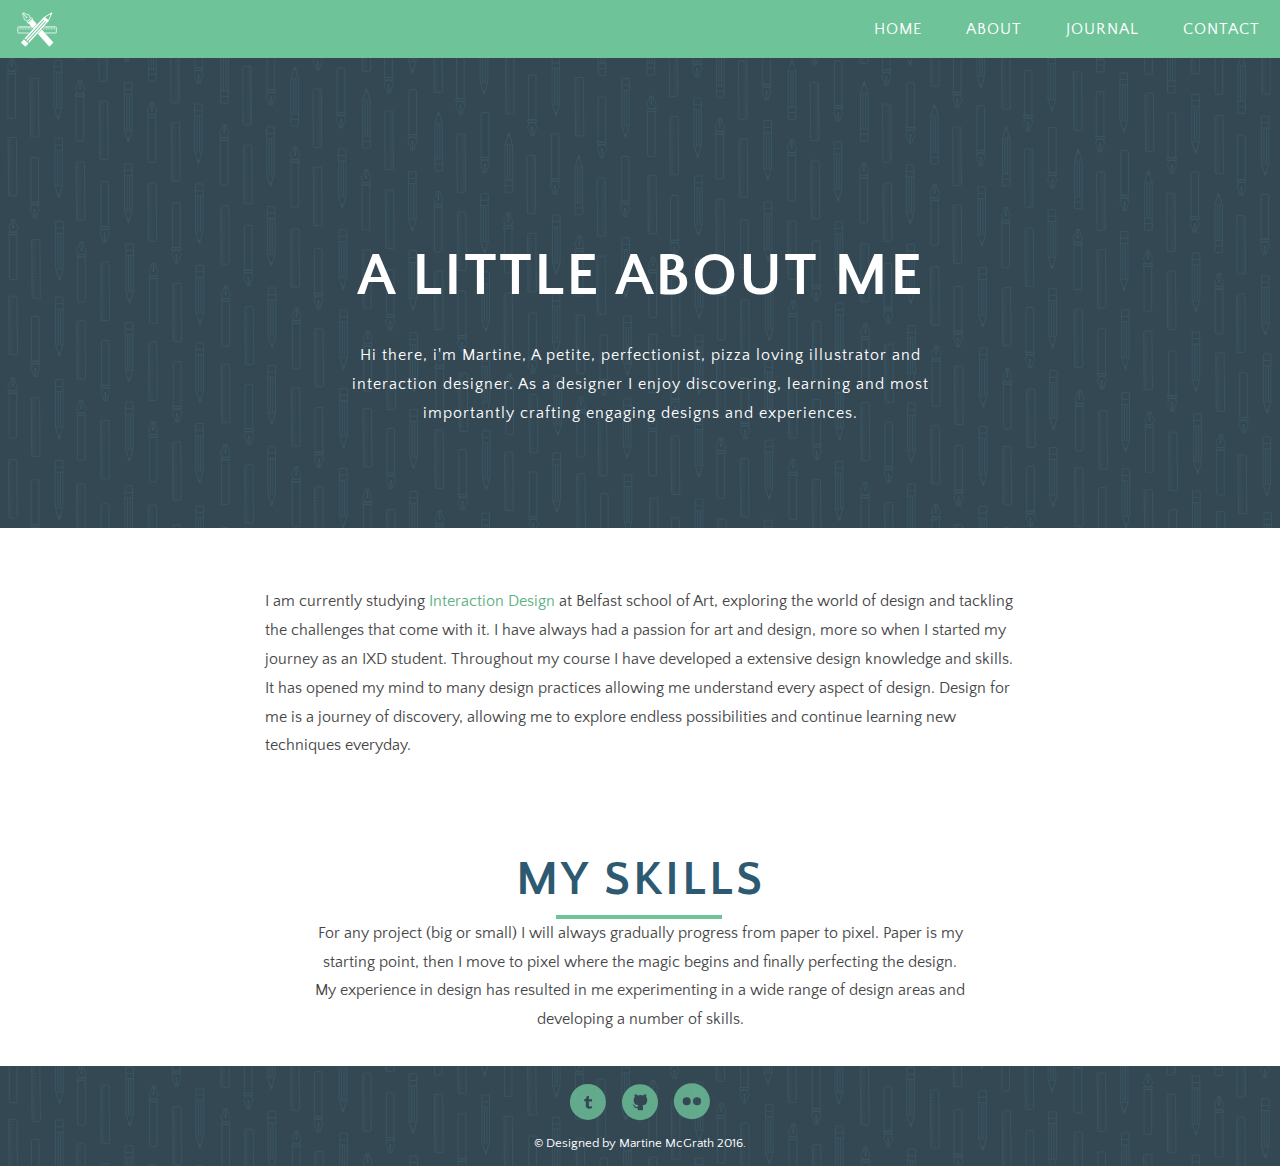
==== commit 80889133: "updating site" ====
--- a/about.html
+++ b/about.html
@@ -12,6 +12,11 @@
     <link href="css/style2.css" type="text/css" rel="stylesheet"/>
 
 <script src="js/smooth-scroll.js"></script>
+
+<!-- Responive Nav -->
+    
+    <link rel="stylesheet" href="https://maxcdn.bootstrapcdn.com/font-awesome/4.4.0/css/font-awesome.min.css">
+    <script src="https://ajax.googleapis.com/ajax/libs/jquery/2.1.4/jquery.min.js"></script>
 
     <!-- Google Fonts -->
 
@@ -100,10 +105,13 @@
         </footer>
     
     
-
-<script>
-    smoothScroll.init();
-</script>
+<script type="text/javascript">
+      $(document).ready(function(){
+        $('.handle').on('click', function(){
+          $('nav ul').toggleClass('show');
+        });
+      });
+    </script>
     
     </body>
 </html>--- a/css/style.css
+++ b/css/style.css
@@ -196,7 +196,7 @@
 /*---------PORTFOLIO-----*/
 
 
-.portfolio-intro { margin-top: 5.5em;}
+.portfolio-intro { margin-top: 7em;}
 
 .work-intro { 
     margin-top: 2em;
@@ -211,7 +211,7 @@
     border: 0;
     background-color: #6EC399;
     height: 3.5px;
-    margin-top: -1.8em;
+    margin-top: -2.3em;
 }
 
 	.caption-style-4{
@@ -404,7 +404,7 @@
 }
 
 footer p {
-  margin-top: 2em;
+  margin-top: 0.5em;
     margin-bottom: -1em;
   
   text-align: center;
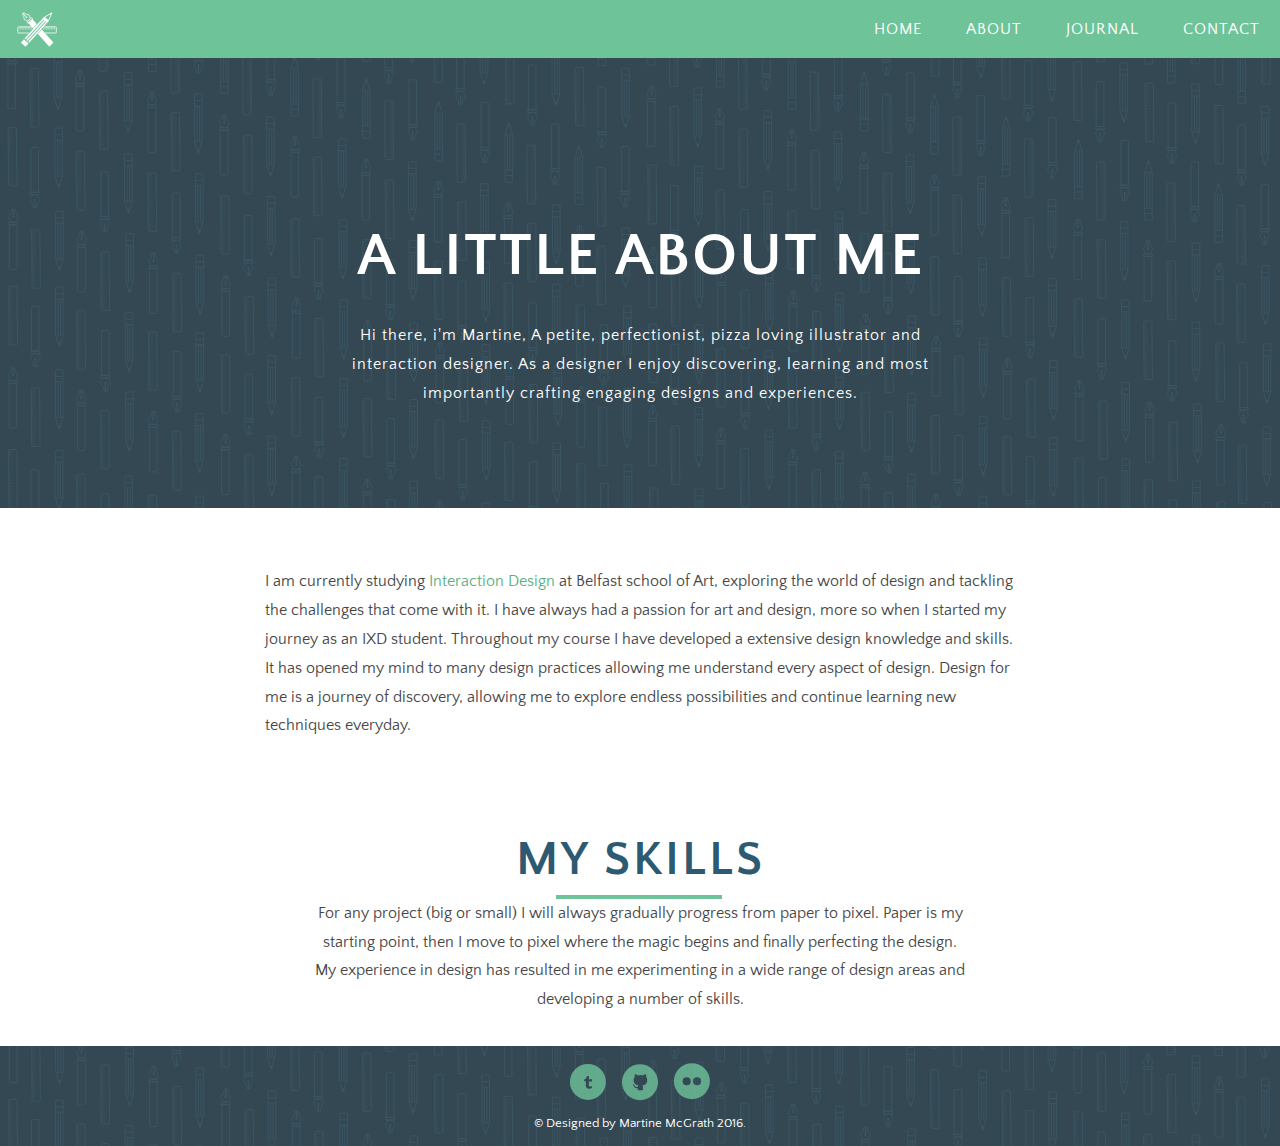
==== commit 3c9dd37d: "update changes" ====
--- a/about.html
+++ b/about.html
@@ -37,7 +37,7 @@
         <li><a href="index.html">HOME</a></li>
         <li><a href="about.html">ABOUT</a></li>
         <li><a href="http://martine-mcgrath.tumblr.com/">JOURNAL</a></li>
-        <li><a data-scroll href="#contact">CONTACT</a></li>
+        <li><a href="mailto:martinemcgrath@hotmail.com">CONTACT</a></li>
       </ul>
     </nav>
     
@@ -46,7 +46,6 @@
         </div>
 
 <header> 
-    
     <h1 class="title">A LITTLE ABOUT ME</h1>
     <p class="intro">Hi there, i'm Martine, A petite, perfectionist, pizza loving illustrator and interaction designer. As a designer I enjoy discovering, learning and most importantly crafting engaging designs and experiences.</p>
     
--- a/css/style.css
+++ b/css/style.css
@@ -244,7 +244,7 @@
 	}
 	.caption-style-4 img{
         z-index: 2;
-        width: 640px;
+        width: 632px;
 		margin: 0px;
 		padding: 0px;
 		float: left;
@@ -416,6 +416,9 @@
 
 /*--------------------------------------- CASE STUDIES! -----------------------------------*/
 
+.case-intro { margin-top: -350px;}
+
+
 /*-----CASESTUDY1 - STUDYCUBE-----*/
 
 .bg-studycube{ background-image: url(../images/case1.png);
@@ -424,8 +427,6 @@
     height: 470px;
 }
 
-.case-intro { margin-top: 16em;}
-
 .brief { margin-top: 10em;}
 
 .brief p{ margin-top: 2em;}
@@ -495,7 +496,7 @@
 .bg-brand{ background-image: url(../images/brand1.png);
     background-size: cover;
     background-position: center center;
-    height: 470px;
+    height: 450px;
 }
 
 .guidelines { color: #5DAF84;
@@ -515,8 +516,14 @@
 
 .site-mockup { 
     max-width: 700px;
-    margin-bottom: 2em;}
-
+    margin-bottom: 1em;}
+
+.bird-mockup { 
+    max-width: 700px;
+    margin-top: -1em;
+    margin-bottom: -1em;}
+
+.bird-site-button { margin-bottom: 3em;}
 
 /*-----CASESTUDY3 - NARRATIVE WEBSITE-----*/
 
@@ -524,7 +531,7 @@
     background-image: url(../images/bird-bg.png);
     background-size: cover;
     background-position: center center;
-    height: 470px;   
+    height: 450px;   
 }
 
 .style-tile {color: #5DAF84;
@@ -536,7 +543,7 @@
     background-image: url(../images/case-four-bg.png);
     background-size: cover;
     background-position: center center;
-    height: 470px; 
+    height: 450px; 
 }
 
 
@@ -572,7 +579,7 @@
 
 @media screen and (max-width: 1200px) { 
 
-.caption-style-4 img { width:590px;
+.caption-style-4 img { width:450px;
                         text-align: center;}
     
 .caption-style-4 .blur{height: 590px;
@@ -594,8 +601,8 @@
 p, h1, h2, h3
 {
         width: 90%;}
-
-header { margin-top: -520px;}
+    
+header { margin-top: -510px;}
     
 .hero {height: 600px;}
     
@@ -629,7 +636,7 @@
 {
         width: 90%;}
     
-    header { margin-top: -460px;}
+    header { margin-top: -450px;}
     
     .hero {height: 500px;}
     
--- a/css/style2.css
+++ b/css/style2.css
@@ -8,7 +8,7 @@
     background-image: url(../images/bg-01.svg);
     background-size: cover;
     background-position: center center;
-    height: 470px;
+    height: 450px;
 }
 
 
@@ -86,43 +86,4 @@
 	}
 
 .colmask h3 { text-align: center;}
-	
 
-
-
-/* PROCESS THREE COLUMN */
-
-/*#pagewrap {
-	padding: 5px;
-	width: 1000px;
-	margin: 0px auto;
-    text-align: center;
-}
-
-
-#pagewrap img {
-    width: 140px;
-    padding-left: 70px;
-
-}
-
-#content {
-	width: 80px;
-	float: left;
-	padding: 40px 0px;  
-}
-
-
-#middle {
-	width: 80px;
-	float: left;
-	padding: 40px 60px;
-	margin: 0px 200px 0px 200px;
-}
-
-
-#content p {text-align: justify;}
-#middle p {text-align: justify;}
-#sidebar p {text-align: justify;}*/
-
-
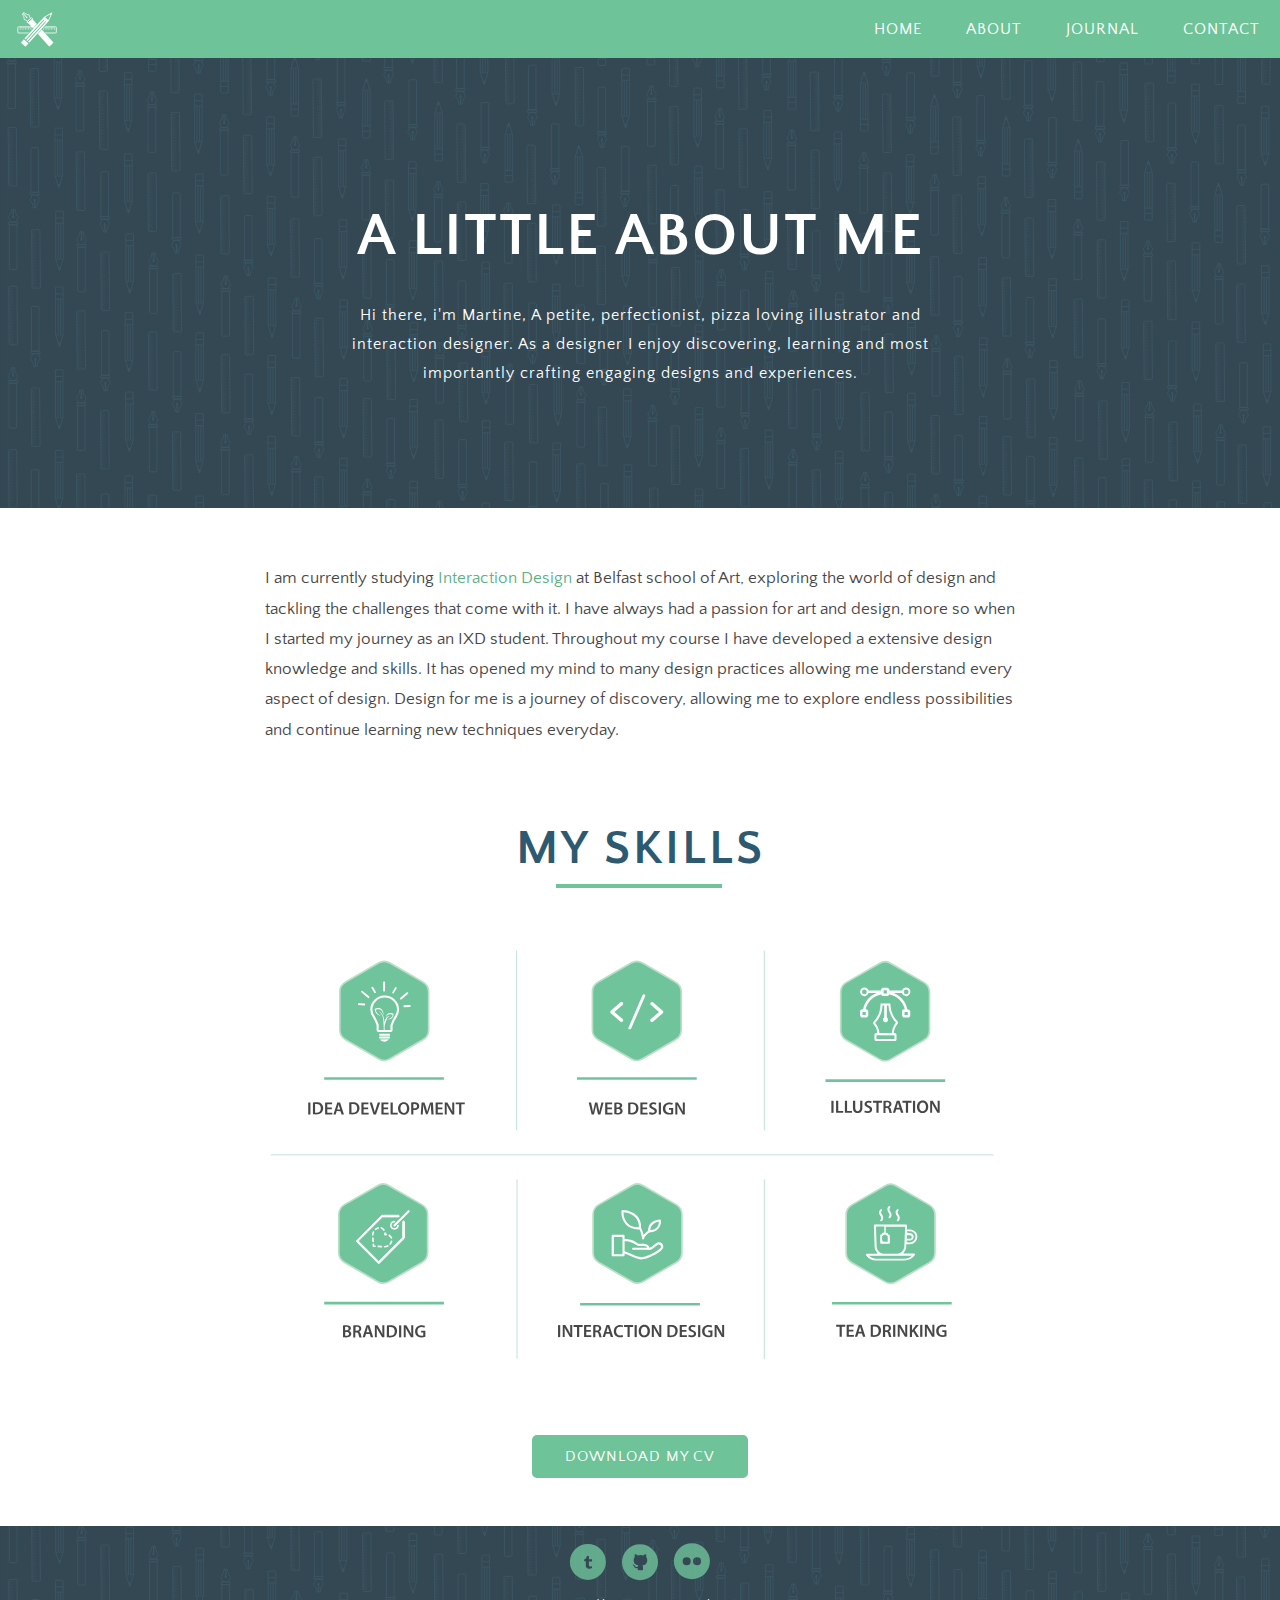
==== commit 16d207a6: "change to files" ====
--- a/about.html
+++ b/about.html
@@ -75,15 +75,24 @@
     <p>Finally comes the perfecting stage. At this stage refinements and adjustments are made to the design, allowing me to pay attention to detail and ensures the design is perfect. This three main stages allow me to bread down a project in manageable sections and produce successful outcomes.</p>---->
     
     
+
 <section class="what-i-do">
- 
+    
     <h2>MY SKILLS</h2>
     <hr>
-    <p>For any project (big or small) I will always gradually progress from paper to pixel. Paper is my starting point, then I move to pixel where the magic begins and finally perfecting the design. My experience in design has resulted in me experimenting in a wide range of design areas and developing a number of skills.</p>
     
+    </section>
+
+ <section class="my-skills">
+     
+     <img class="skills-icons" src="images/skills.svg" alt="My skills icons"/>
+
+     </section>
+
+<div class="cv-button">
+    <a class="home-contact-button" href="../images/cv.pdf">DOWNLOAD MY CV</a>
+        </div>
     
-
-
     </section>
     
           
--- a/css/style.css
+++ b/css/style.css
@@ -79,10 +79,10 @@
     background-image: url(../images/bg-01.svg);
     background-size: cover;
     background-position: center center;
-    height: 726px;
-}
-
-header { margin-top: -610px;}
+    height: 670px;
+}
+
+.main { margin-top: -560px;}
 
 
 .animatedimage {
@@ -188,7 +188,7 @@
 p {
     line-height: 1.8em;
     margin-bottom: 2em;
-    font-size: 1em;
+    font-size: 1.05em;
 }
 
 
@@ -196,7 +196,8 @@
 /*---------PORTFOLIO-----*/
 
 
-.portfolio-intro { margin-top: 7em;}
+.portfolio-intro { margin-top: 4em;
+                   margin-bottom: 4em;}
 
 .work-intro { 
     margin-top: 2em;
@@ -244,7 +245,7 @@
 	}
 	.caption-style-4 img{
         z-index: 2;
-        width: 632px;
+        width: 632.5px;
 		margin: 0px;
 		padding: 0px;
 		float: left;
@@ -311,15 +312,15 @@
 #contact-home hr { margin-top: -2em;}
 
 #contact-home p { 
-            max-width: 650px;
+            max-width: 750px;
             text-align: center;
             margin-top: 1.5em;
             margin-bottom: -0.5em;}
 
-.contact-home-title { margin-top: 17.8em;}
+.contact-home-title { margin-top: 18em;}
 
 .home-contact-button {  
-    margin-top: 2em;
+    margin-top: 3em;
     background-color: #6EC399;
     border: 3px solid #6EC399;
     color: #fff;
@@ -328,6 +329,7 @@
     text-decoration: none;
     display: inline-block;
     font-size: 15px;
+    letter-spacing: 1px;
     border-radius: 5px;
     animation: fadeAndScale 2s ease-in;
     transform-origin: center bottom;
@@ -424,12 +426,16 @@
 .bg-studycube{ background-image: url(../images/case1.png);
     background-size: cover;
     background-position: center center;
-    height: 470px;
+    height: 450px;
 }
 
 .brief { margin-top: 10em;}
 
 .brief p{ margin-top: 2em;}
+
+.bird-brief {margin-top: 12em;}
+
+.bird-brief p{ margin-top: 2em;}
 
 .approach p{ margin-top: 2em;}
 
@@ -442,25 +448,12 @@
                 margin-top: 3.5em;}
 
 .sketches {
-    max-width: 100%;
     margin-top: 3.5em;
-    }
-
-.sketches ul {
-    text-align: center;
-    display: block;
-    }
-
-.sketches li {
-    list-style: none;
-    display: inline;
     }
 
 
 .sketches img {
     margin-top: -0.4em;
-    max-width: 424px;
-    border: none;
     }
 
 .approach { margin-top: -2em;}
@@ -486,7 +479,7 @@
 .finished-app { 
     max-width: 750px;
     margin-top: -1em;
-    margin-bottom: 1.5em;}
+    margin-bottom: 2em;}
 
 
 
@@ -510,20 +503,16 @@
 .brand-img { text-align: center;}
 
 .brand-identity { max-width: 750px;
+                  margin-top: 1.5em;
                   margin-bottom: 1em;}
 
-.site-sketches {margin-top: 1em;}
+.site-sketches {margin-top: 2em;}
 
 .site-mockup { 
     max-width: 700px;
     margin-bottom: 1em;}
 
-.bird-mockup { 
-    max-width: 700px;
-    margin-top: -1em;
-    margin-bottom: -1em;}
-
-.bird-site-button { margin-bottom: 3em;}
+
 
 /*-----CASESTUDY3 - NARRATIVE WEBSITE-----*/
 
@@ -536,6 +525,15 @@
 
 .style-tile {color: #5DAF84;
              text-decoration: none;}
+
+.bird-mockup { 
+    max-width: 700px;
+    margin-top: -1em;
+    margin-bottom: -1em;}
+
+.bird-site-button { margin-bottom: 3em;}
+
+.bird-brief {margin-top: 12em;}
 
 /*-----CASESTUDY4 - MASTER & APPRENTICE-----*/
 
@@ -602,7 +600,7 @@
 {
         width: 90%;}
     
-header { margin-top: -510px;}
+.main{ margin-top: -510px;}
     
 .hero {height: 600px;}
     
@@ -636,9 +634,9 @@
 {
         width: 90%;}
     
-    header { margin-top: -450px;}
-    
-    .hero {height: 500px;}
+    .main { margin-top: -490px;}
+    
+    .hero {height: 600px;}
     
     .animatedimage { width: 80px;}
     
@@ -678,9 +676,7 @@
         width: 200px;
 	}
 
-
 .finished-app {max-width: 350px;}
     
 .site-mockup { max-width: 350px;}
-    
-   +    --- a/css/style2.css
+++ b/css/style2.css
@@ -2,7 +2,7 @@
 
 /*--------------- HEADER --------------*/
 
-header { margin-top: -330px;}
+header { margin-top: -350px;}
 
 .about-hero {
     background-image: url(../images/bg-01.svg);
@@ -20,7 +20,8 @@
 
 /*--------------- PROCESS SECTION --------------*/
 
-#about-text { margin-top: 10em;}
+#about-text { margin-top: 11em;
+              margin-bottom: -1em;}
 
 .about-me { font-size: 1.3em;}
 
@@ -32,58 +33,19 @@
 
 .about p { max-width: 650px;}
 
-
 .what-i-do img { max-width: 850px; 
                     margin-top: 2em;}
 
+hr { margin-bottom: 1.5em;}
 
 
+.skills-icons{
+    margin-top: 1em;
+    margin-bottom: 2em;
+    max-width: 760px;}
 
+.my-skills {text-align: center; }
 
-.colmask{
-   position: relative;
-   overflow: hidden;
-   margin: 0px auto;
-   width: 90%;
-}
-.colmid{
-    text-align: center;
-   position: relative;
-   width: 100%;
-   right: 35%;
-}
-.colleft{
-   position: relative;
-   width: 100%;
-   right: 31%;
-}
-.col1{
-   position: relative;
-   overflow: hidden;
-   float: left;
-   width: 28%;
-   left: 103%;
-}
-.col2{
-   position: relative;
-   overflow: hidden;
-   float: left;
-   width: 28%;
-   left: 41%;
-}
-.col3{
-   position: relative;
-   overflow: hidden;
-   float: left;
-   width: 28%;
-   left: 80%;
-}
-	
-.colmask img {
-        width: 140px;
-        margin-left: 25%;
-		margin-right: 25%;
-	}
-
-.colmask h3 { text-align: center;}
-
+.cv-button {text-align: center;
+            margin-bottom: 3em;
+            margin-top: -1em;}